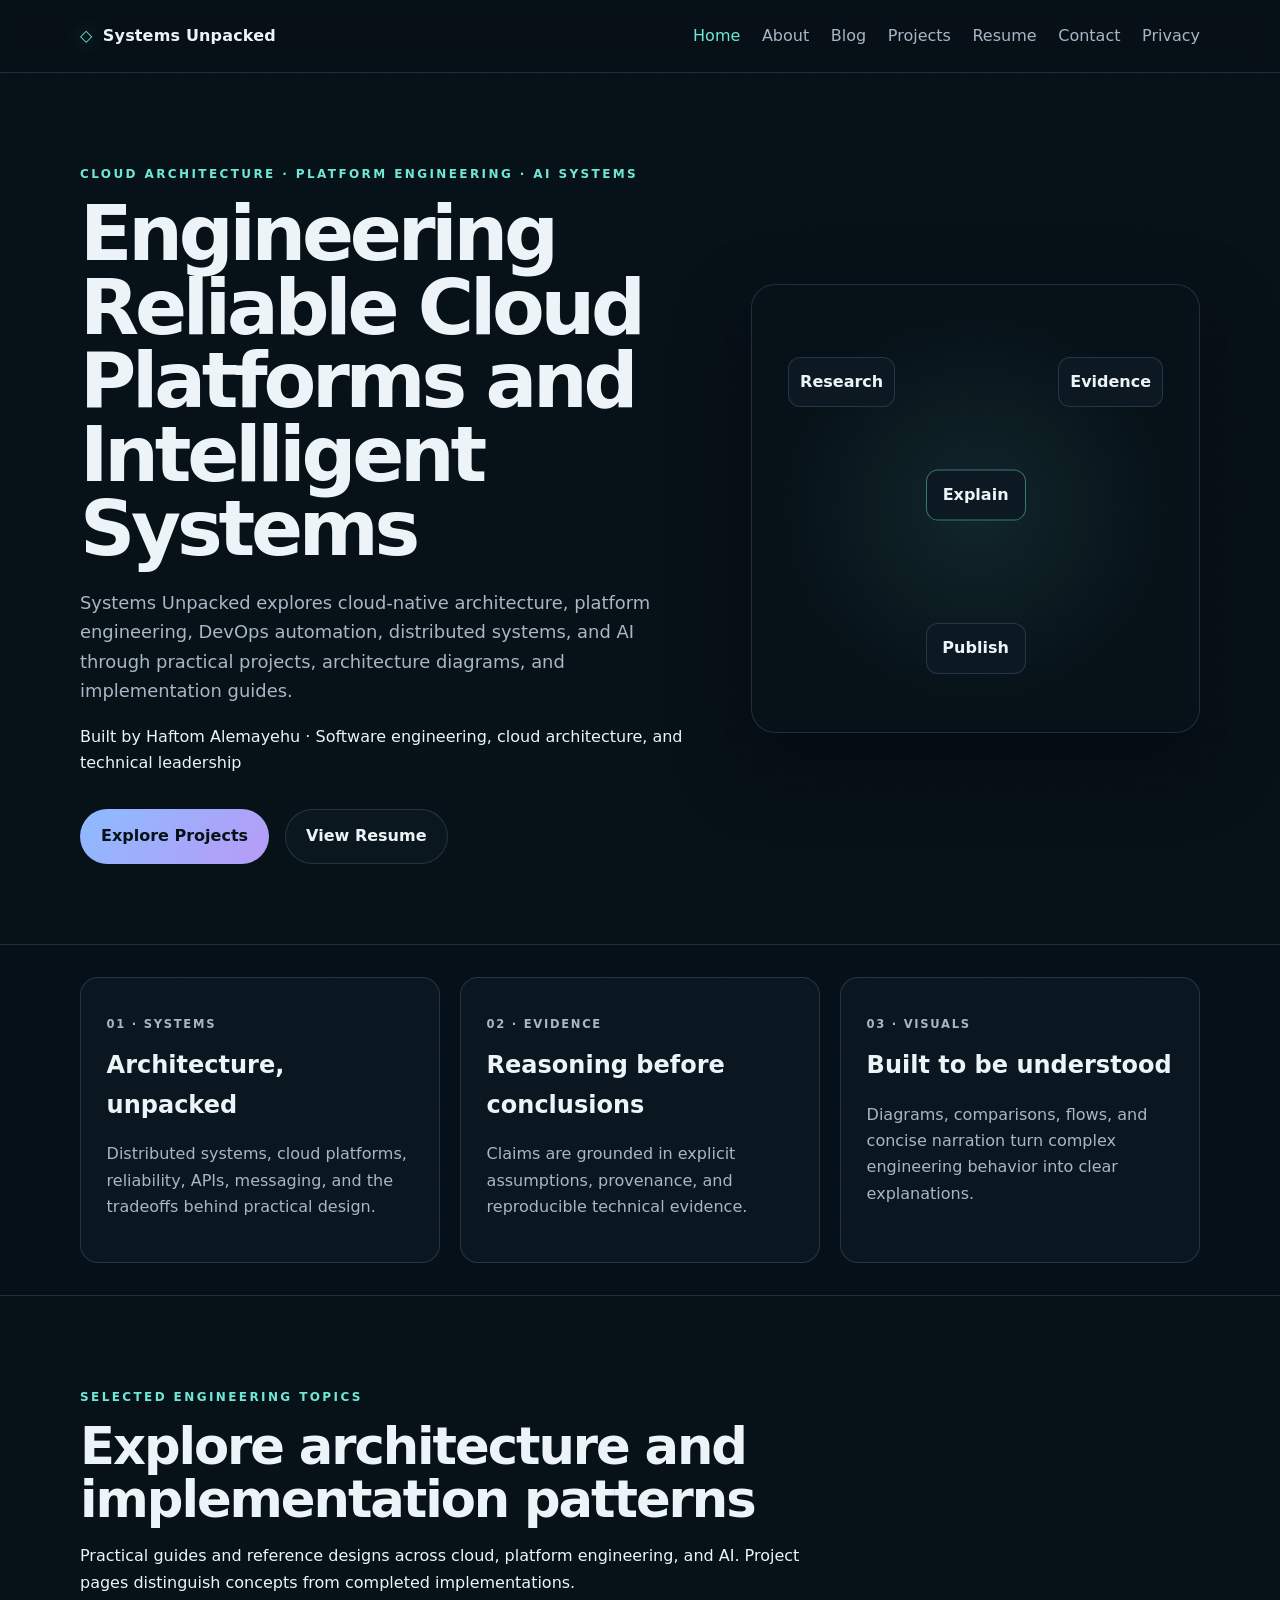
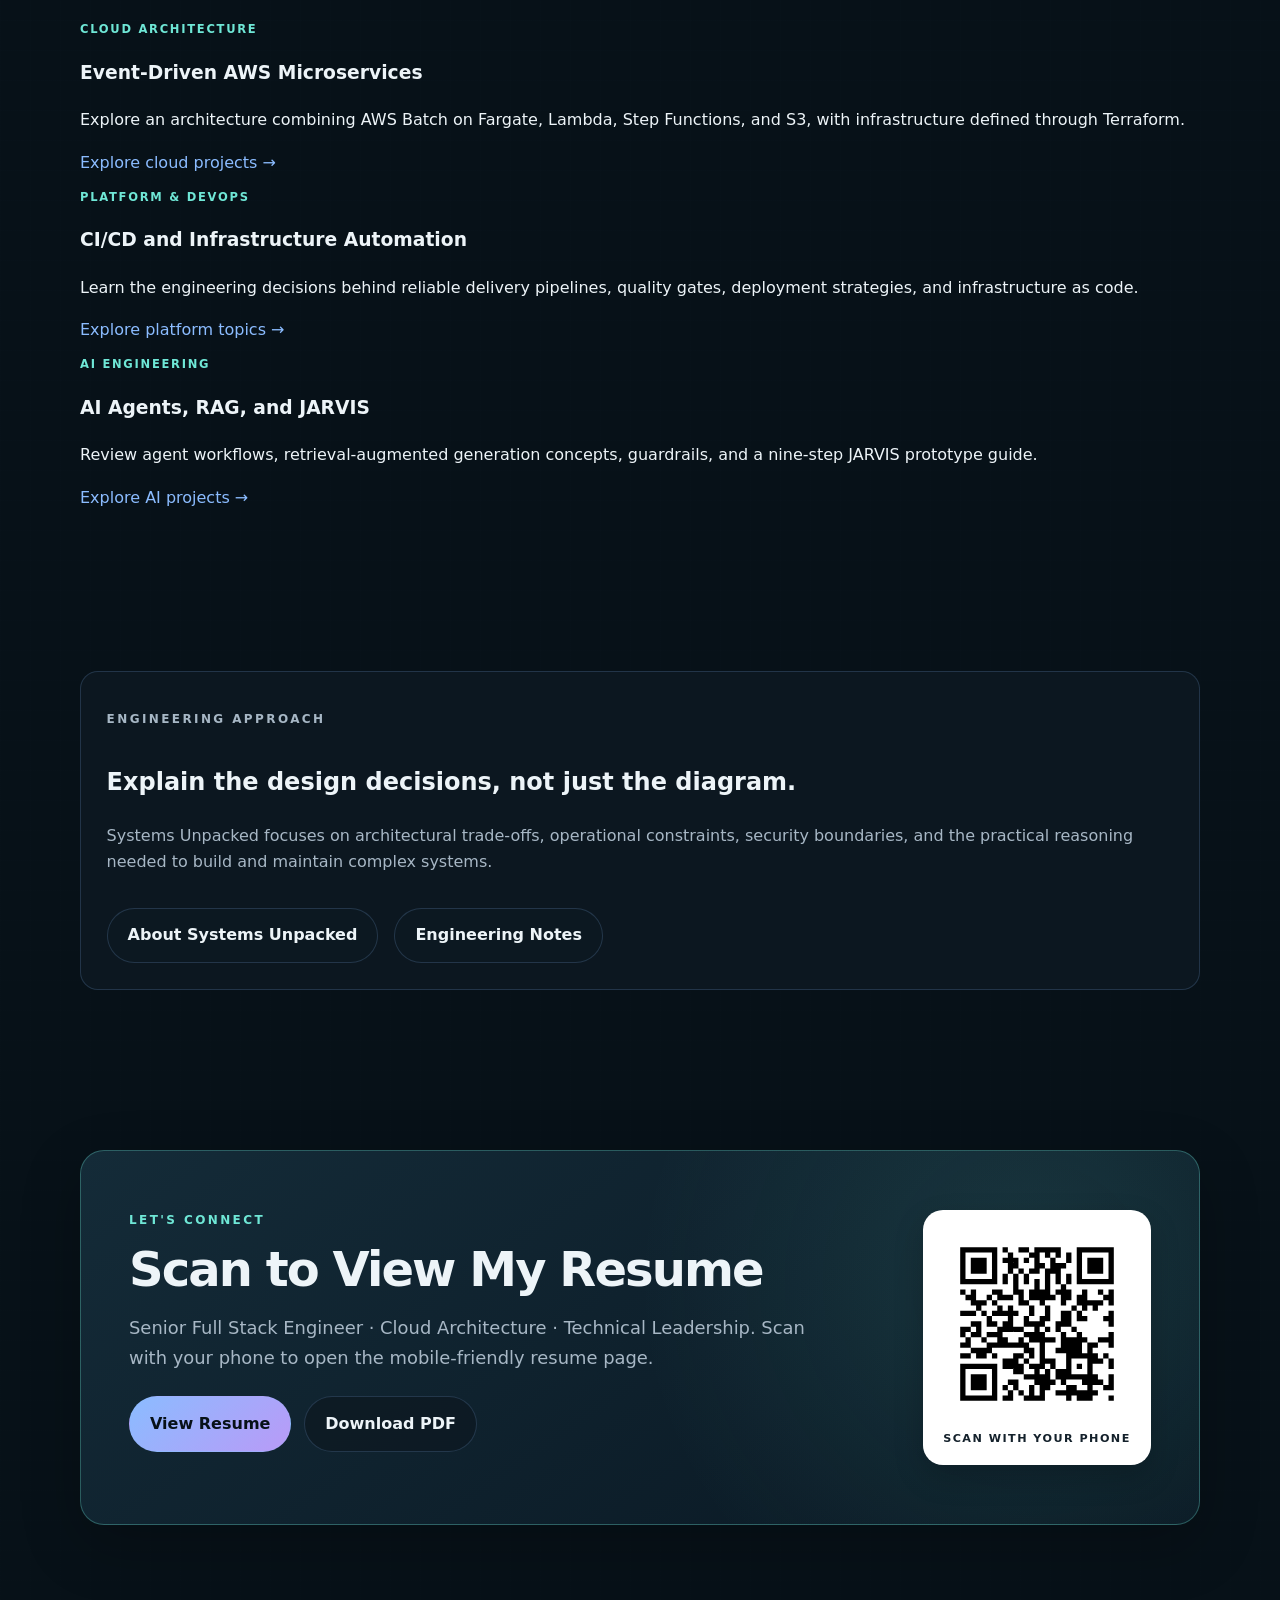
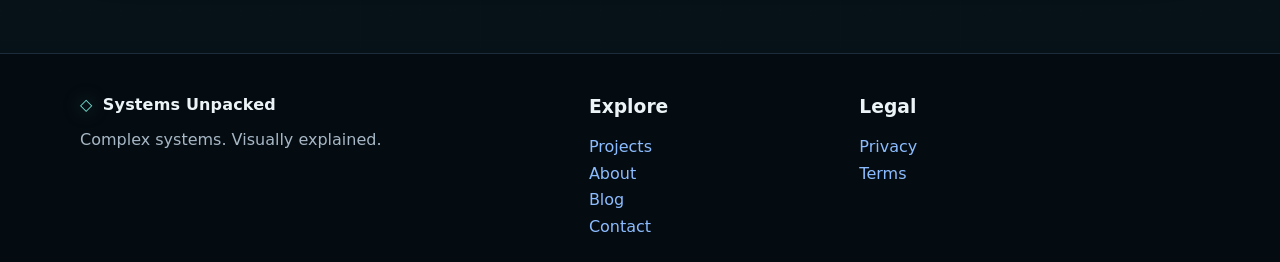
==== index.html @ d6ceffeb "Reposition homepage around cloud platform and AI engineering portfolio" ====
<!doctype html>
<html lang="en">
<head>
  <meta charset="utf-8">
  <meta name="viewport" content="width=device-width,initial-scale=1">
  <meta name="description" content="Explore cloud architecture, platform engineering, DevOps automation, and AI systems through practical projects and engineering explanations.">
  <title>Cloud Architecture, Platform Engineering &amp; AI Systems | Systems Unpacked</title>
  <link rel="stylesheet" href="/assets/styles.css">
</head>
<body>
<header class="topbar"><nav class="nav container" aria-label="Main navigation"><a class="brand" href="/"><span class="brand-mark">◇</span> Systems Unpacked</a><div class="nav-links"><a href="/" class="active" aria-current="page">Home</a><a href="/about/">About</a><a href="/blog/">Blog</a><a href="/projects/">Projects</a><a href="/resume/">Resume</a><a href="/contact/">Contact</a><a href="/privacy/">Privacy</a></div></nav></header>
<main>
<section class="container hero homepage-hero" aria-labelledby="homepage-heading">
  <div><p class="eyebrow">CLOUD ARCHITECTURE · PLATFORM ENGINEERING · AI SYSTEMS</p>
    <h1 id="homepage-heading">Engineering Reliable Cloud Platforms and Intelligent Systems</h1>
    <p class="lede">Systems Unpacked explores cloud-native architecture, platform engineering, DevOps automation, distributed systems, and AI through practical projects, architecture diagrams, and implementation guides.</p>
    <p class="homepage-byline">Built by Haftom Alemayehu · Software engineering, cloud architecture, and technical leadership</p>
    <div class="hero-actions"><a class="button button-primary" href="/projects/">Explore Projects</a><a class="button button-secondary" href="/resume/">View Resume</a></div>
  </div>
  <div class="diagram" role="img" aria-label="Systems Unpacked workflow: research, evidence, explanation, and publishing"><div class="node node-a">Research</div><div class="node node-b">Evidence</div><div class="node node-c">Explain</div><div class="node node-d">Publish</div></div>
</section>
<section class="feature-band" id="what-we-cover"><div class="container feature-grid">
  <article class="feature-card"><p class="feature-kicker">01 · SYSTEMS</p><h2>Architecture, unpacked</h2><p>Distributed systems, cloud platforms, reliability, APIs, messaging, and the tradeoffs behind practical design.</p></article>
  <article class="feature-card"><p class="feature-kicker">02 · EVIDENCE</p><h2>Reasoning before conclusions</h2><p>Claims are grounded in explicit assumptions, provenance, and reproducible technical evidence.</p></article>
  <article class="feature-card"><p class="feature-kicker">03 · VISUALS</p><h2>Built to be understood</h2><p>Diagrams, comparisons, flows, and concise narration turn complex engineering behavior into clear explanations.</p></article>
</div></section>

<section class="section container" id="featured-work" aria-labelledby="featured-work-heading">
  <div class="section-header"><p class="eyebrow">SELECTED ENGINEERING TOPICS</p><h2 id="featured-work-heading">Explore architecture and implementation patterns</h2><p>Practical guides and reference designs across cloud, platform engineering, and AI. Project pages distinguish concepts from completed implementations.</p></div>
  <div class="projects-grid">
    <article class="project-card"><p class="feature-kicker">CLOUD ARCHITECTURE</p><h3>Event-Driven AWS Microservices</h3><p>Explore an architecture combining AWS Batch on Fargate, Lambda, Step Functions, and S3, with infrastructure defined through Terraform.</p><a href="/projects/">Explore cloud projects →</a></article>
    <article class="project-card"><p class="feature-kicker">PLATFORM &amp; DEVOPS</p><h3>CI/CD and Infrastructure Automation</h3><p>Learn the engineering decisions behind reliable delivery pipelines, quality gates, deployment strategies, and infrastructure as code.</p><a href="/projects/">Explore platform topics →</a></article>
    <article class="project-card"><p class="feature-kicker">AI ENGINEERING</p><h3>AI Agents, RAG, and JARVIS</h3><p>Review agent workflows, retrieval-augmented generation concepts, guardrails, and a nine-step JARVIS prototype guide.</p><a href="/projects/">Explore AI projects →</a></article>
  </div>
</section>
<section class="section container" aria-labelledby="approach-heading"><div class="content-panel"><p class="eyebrow">ENGINEERING APPROACH</p><h2 id="approach-heading">Explain the design decisions, not just the diagram.</h2><p>Systems Unpacked focuses on architectural trade-offs, operational constraints, security boundaries, and the practical reasoning needed to build and maintain complex systems.</p><div class="hero-actions"><a class="button button-secondary" href="/about/">About Systems Unpacked</a><a class="button button-secondary" href="/blog/">Engineering Notes</a></div></div></section>
<section class="section container" id="resume"><div class="resume-feature"><div><p class="eyebrow">LET'S CONNECT</p><h2>Scan to View My Resume</h2><p class="lede">Senior Full Stack Engineer · Cloud Architecture · Technical Leadership. Scan with your phone to open the mobile-friendly resume page.</p><div class="resume-actions"><a class="button button-primary" href="/resume/">View Resume</a><a class="button button-secondary" href="/assets/resume/Haftom_Alemayehu_Resume.pdf" download="Haftom_Alemayehu_Resume.pdf">Download PDF</a></div></div><div class="resume-qr-wrap"><img src="/assets/resume/resume-qr.svg" width="196" height="196" alt="QR code linking to the public resume page" loading="lazy"><span>SCAN WITH YOUR PHONE</span></div></div></section>

</main>
<footer class="site-footer"><div class="container footer-grid"><div><a class="brand" href="/"><span class="brand-mark">◇</span> Systems Unpacked</a><p class="footer-copy">Complex systems. Visually explained.</p></div><div><h3>Explore</h3><ul><li><a href="/projects/">Projects</a></li><li><a href="/about/">About</a></li><li><a href="/blog/">Blog</a></li><li><a href="/contact/">Contact</a></li></ul></div><div><h3>Legal</h3><ul><li><a href="/privacy/">Privacy</a></li><li><a href="/terms/">Terms</a></li></ul></div></div></footer>
</body></html>
---- assets/styles.css ----
:root{--bg:#071118;--panel:#0d1922;--text:#edf4f8;--muted:#a7b7c5;--line:rgba(139,188,255,.18);--blue:#8bbcff;--mint:#6fe7d6;--violet:#b99af7}
*{box-sizing:border-box}html{scroll-behavior:smooth}body{margin:0;color:var(--text);font-family:Inter,ui-sans-serif,system-ui,-apple-system,BlinkMacSystemFont,"Segoe UI",sans-serif;line-height:1.65;background:linear-gradient(rgba(7,17,24,.88),rgba(7,17,24,.97)),linear-gradient(90deg,rgba(139,188,255,.07) 1px,transparent 1px),linear-gradient(rgba(139,188,255,.07) 1px,transparent 1px),var(--bg);background-size:auto,30px 30px,30px 30px,auto}
a{color:var(--blue);text-decoration:none}a:hover{color:var(--mint)}.container{width:min(1120px,calc(100% - 2rem));margin:auto}.topbar{position:sticky;top:0;z-index:10;background:rgba(7,17,24,.86);backdrop-filter:blur(12px);border-bottom:1px solid var(--line)}.nav{min-height:72px;display:flex;align-items:center;justify-content:space-between;gap:1rem}.brand{display:flex;align-items:center;gap:.65rem;color:var(--text);font-weight:800;letter-spacing:.01em}.brand-mark{color:var(--mint);text-shadow:0 0 18px rgba(111,231,214,.55)}.nav-links{display:flex;gap:1.35rem}.nav-links a{color:var(--muted)}.nav-links a.active,.nav-links a:hover{color:var(--text)}
.hero{min-height:680px;padding:5rem 0;display:grid;grid-template-columns:1.15fr .85fr;gap:4rem;align-items:center}.eyebrow{color:var(--mint);font-size:.75rem;letter-spacing:.2em;font-weight:800}.hero h1{font-size:clamp(3rem,6vw,5.4rem);line-height:.96;letter-spacing:-.055em;margin:.6rem 0 1.4rem}.hero h1 span{color:var(--blue)}.lede{font-size:1.12rem;color:var(--muted);max-width:680px}.centered{margin-left:auto;margin-right:auto}.hero-actions{display:flex;gap:1rem;flex-wrap:wrap;margin-top:2rem}.button{padding:.85rem 1.25rem;border:1px solid var(--line);border-radius:999px;font-weight:800}.button-primary{background:linear-gradient(135deg,var(--blue),var(--violet));color:#071118}.button-secondary{background:rgba(13,25,34,.8);color:var(--text)}
.diagram{position:relative;aspect-ratio:1;border:1px solid var(--line);border-radius:24px;background:radial-gradient(circle,rgba(111,231,214,.1),transparent 65%);box-shadow:0 30px 80px rgba(0,0,0,.35)}.node{position:absolute;min-width:100px;padding:.7rem;border:1px solid var(--line);border-radius:12px;background:#0d1922;text-align:center;font-weight:700}.node-a{top:16%;left:8%}.node-b{top:16%;right:8%}.node-c{top:47%;left:50%;transform:translate(-50%,-50%);border-color:rgba(111,231,214,.45)}.node-d{bottom:13%;left:50%;transform:translateX(-50%)}.line{position:absolute;background:var(--mint);opacity:.5}.line-1{height:1px;width:28%;left:25%;top:30%;transform:rotate(28deg)}.line-2{height:1px;width:28%;right:25%;top:30%;transform:rotate(-28deg)}.line-3{width:1px;height:20%;left:50%;top:31%}.line-4{width:1px;height:20%;left:50%;bottom:25%}
.feature-band{border-block:1px solid var(--line);background:rgba(7,17,24,.5)}.feature-grid{display:grid;grid-template-columns:repeat(3,1fr);gap:1.25rem;padding:2rem 0}.feature-card,.content-panel{border:1px solid var(--line);background:rgba(13,25,34,.86);border-radius:18px;padding:1.6rem}.feature-kicker{color:var(--mint);font-size:.72rem;letter-spacing:.15em;font-weight:800}.feature-card h2{margin:.4rem 0}.feature-card p,.content-panel p,.content-panel li{color:var(--muted)}.section{padding:5rem 0}.section-header{max-width:760px;margin-bottom:1.5rem}.section-header h2,.page-header h1{font-size:clamp(2.3rem,4vw,3.7rem);line-height:1.05;letter-spacing:-.04em;margin:.5rem 0}.page-header{text-align:center;padding:4.5rem 0 1rem}.legal{max-width:860px}.content-panel h2{margin-top:2.1rem}.content-panel h2:first-child{margin-top:0}.content-panel strong{color:var(--text)}
.site-footer{border-top:1px solid var(--line);background:rgba(5,12,17,.92);margin-top:3rem}.footer-grid{display:grid;grid-template-columns:1.4fr .7fr 1fr;gap:2rem;padding:2.4rem 0 1.4rem}.site-footer h3{margin:0 0 .7rem}.site-footer ul{list-style:none;padding:0;margin:0}.footer-copy{color:var(--muted);margin:.5rem 0}.footer-bottom{border-top:1px solid var(--line);padding:1rem 0 2rem;color:var(--muted);text-align:center}
@media(max-width:800px){.hero,.feature-grid,.footer-grid{grid-template-columns:1fr}.hero{min-height:auto;gap:2rem}.diagram{max-width:440px;width:100%;margin:auto}.nav{flex-direction:column;padding:.8rem 0}.nav-links{flex-wrap:wrap;justify-content:center}.footer-grid{gap:1rem}}@media(max-width:520px){.hero h1{font-size:3rem}.button{width:100%;text-align:center}.node{min-width:84px;font-size:.85rem}}@media(prefers-reduced-motion:reduce){*{scroll-behavior:auto!important;transition:none!important}}

/* Shared Projects topic navigation */
.project-tabs{display:flex;gap:.75rem;overflow-x:auto;padding:.25rem .1rem 1rem;scrollbar-width:thin}
.project-tabs button{flex:1 0 220px;min-height:64px;border:1px solid var(--line);border-radius:14px;background:var(--panel);color:var(--muted);padding:.85rem 1rem;text-align:center;font:inherit;font-weight:700;line-height:1.35;cursor:pointer;transition:border-color .15s,background .15s,color .15s}
.project-tabs button:hover,.project-tabs button:focus-visible{border-color:var(--mint);color:var(--text)}
.project-tabs button[aria-selected="true"]{border-color:var(--mint);background:rgba(111,231,214,.12);color:var(--text)}
.project-tabs button:focus-visible{outline:2px solid var(--blue);outline-offset:2px}
.project-frame{border:1px solid var(--line);border-radius:20px;background:rgba(13,25,34,.65);padding:clamp(1rem,3vw,2rem);min-height:340px}
.project-frame [hidden]{display:none!important}
.project-frame h2{margin:0 0 1.5rem;font-size:clamp(1.5rem,3vw,2.25rem)}
.project-frame .posts-grid{display:grid;grid-template-columns:repeat(auto-fit,minmax(min(100%,280px),1fr));gap:1rem;margin-top:1.5rem}
.project-frame .post-card,.project-detail{border:1px solid var(--line);border-radius:16px;background:rgba(7,17,24,.7);padding:1.5rem}
.project-frame .post-card h3{margin-top:0}
.project-frame .post-card p,.project-detail p,.project-detail li{color:var(--muted)}
.project-detail li{margin-bottom:.7rem}
.project-detail strong{color:var(--text)}
@media(max-width:600px){.project-tabs button{flex-basis:80%;min-height:60px}.project-frame{padding:1rem}}


/* Projects editorial redesign */
.page-header:has(.project-heading-accent){padding:4.5rem 0 1.4rem}
.project-heading-accent{background:linear-gradient(110deg,var(--mint),var(--blue) 60%,var(--violet));background-clip:text;-webkit-background-clip:text;color:transparent}
.project-header-description{color:var(--muted);max-width:640px;margin:1rem auto 0;font-size:1.05rem}
.page-header:has(.project-heading-accent)+.section{padding-top:1.8rem}
.project-tabs{gap:1rem;padding:.5rem .2rem 1.5rem;align-items:stretch}
.project-tabs button{position:relative;isolation:isolate;display:flex;flex-direction:column;align-items:flex-start;text-align:left;gap:.55rem;min-height:185px;flex:1 0 260px;padding:1.35rem 1.45rem 1.4rem;border-radius:20px;overflow:hidden;background:linear-gradient(145deg,rgba(23,39,54,.95),rgba(10,21,31,.98));border:1px solid rgba(139,188,255,.22);box-shadow:0 12px 34px rgba(0,0,0,.15);transition:transform .2s ease,border-color .2s ease,box-shadow .2s ease}
.project-tabs button::before{content:"";position:absolute;inset:0 0 auto;height:3px;background:linear-gradient(90deg,var(--mint),var(--blue),var(--violet));opacity:0;transition:opacity .2s}
.project-tabs button:hover{transform:translateY(-4px);box-shadow:0 20px 45px rgba(0,0,0,.27)}
.project-tabs button[aria-selected="true"]{background:linear-gradient(140deg,rgba(30,62,74,.98),rgba(13,28,42,.98));border-color:rgba(111,231,214,.7);box-shadow:0 12px 40px rgba(111,231,214,.10)}
.project-tabs button[aria-selected="true"]::before{opacity:1}
.project-tab-top{display:flex;align-items:center;justify-content:space-between;width:100%}
.project-tab-icon{width:42px;height:42px;display:grid;place-items:center;border:1px solid rgba(139,188,255,.27);border-radius:12px;color:var(--mint);font-size:1.5rem;background:rgba(139,188,255,.07)}
.project-tab-number{font-size:.72rem;color:var(--muted);letter-spacing:.13em;font-weight:700}
.project-tab-title{font-size:1.15rem;line-height:1.25;font-weight:800;letter-spacing:-.015em;color:var(--text)}
.project-tab-description{font-size:.83rem;line-height:1.5;color:var(--muted);font-weight:400;padding-right:1.2rem}
.project-tab-arrow{position:absolute;right:1.3rem;bottom:1rem;font-size:1.1rem;color:var(--mint)}
.project-frame{position:relative;border-color:rgba(139,188,255,.25);border-radius:24px;background:linear-gradient(160deg,rgba(15,29,42,.95),rgba(8,19,28,.95));box-shadow:0 22px 60px rgba(0,0,0,.18)}
.project-frame .post-card{transition:border-color .2s,transform .2s;background:linear-gradient(160deg,rgba(21,38,52,.9),rgba(8,19,28,.95))}
.project-frame .post-card:hover{border-color:rgba(111,231,214,.55);transform:translateY(-3px)}
.project-frame .post-card a{font-weight:700}
.project-detail{max-width:900px;margin:0 auto}
.project-detail ol{padding-left:1.5rem}
.project-detail li{padding-left:.3rem;margin-bottom:1rem}
@media(max-width:600px){.project-tabs button{flex-basis:84%;min-height:175px}.project-header-description{font-size:.95rem}.project-frame{border-radius:18px}.project-tabs{gap:.75rem}}


/* Public resume feature */
.resume-feature{display:grid;grid-template-columns:1.4fr auto;gap:2.5rem;align-items:center;padding:clamp(1.5rem,4vw,3rem);border:1px solid rgba(111,231,214,.3);border-radius:24px;background:radial-gradient(circle at 85% 35%,rgba(111,231,214,.12),transparent 40%),linear-gradient(145deg,#142b38,#091722);box-shadow:0 20px 60px rgba(0,0,0,.22)}
.resume-feature h2,.resume-shell h1{font-size:clamp(2rem,4vw,3rem);line-height:1.1;letter-spacing:-.04em;margin:.5rem 0 1rem}
.resume-actions{display:flex;gap:.8rem;flex-wrap:wrap;margin:1.5rem 0}
.resume-qr-wrap{background:#fff;color:#14212b;border-radius:20px;padding:1rem;display:flex;flex-direction:column;align-items:center;gap:.5rem;box-shadow:0 12px 30px rgba(0,0,0,.2)}
.resume-qr-wrap img{display:block;width:196px;height:196px;max-width:100%;object-fit:contain}
.resume-qr-wrap span{font-size:.7rem;letter-spacing:.13em;font-weight:800}
.resume-shell{max-width:960px;margin:auto;padding:clamp(1.5rem,4vw,3rem);border:1px solid var(--line);border-radius:22px;background:rgba(13,25,34,.88)}
.resume-preview{width:100%;height:min(78vh,960px);border:1px solid var(--line);border-radius:12px;background:#fff}
.resume-shell [hidden]{display:none!important}
@media(max-width:700px){.resume-feature{grid-template-columns:1fr}.resume-qr-wrap{width:max-content;max-width:100%;margin:auto}.resume-actions .button{width:auto}}

/* Audit repairs */
.project-coming-soon{display:inline-block;color:var(--mint);font-size:.88rem;font-weight:700;padding:.5rem 0}
.contact-panel{max-width:760px;margin:auto}
.nav-links a[aria-current="page"]{color:var(--mint)}
.resume-qr-wrap img{background:#fff}
@media(max-width:520px){.resume-preview{height:65vh}.resume-actions{flex-direction:column;align-items:stretch}.resume-actions .button{text-align:center}}

/* CI/CD learning section */
.cicd-panel{padding:clamp(1.25rem,3vw,2.5rem)}
.cicd-panel #cicd-heading{margin:0;font-size:clamp(2rem,4vw,3rem);line-height:1.1}
.cicd-overview{display:grid;grid-template-columns:minmax(0,1.1fr) minmax(0,1fr);gap:2rem;align-items:start;margin-top:2rem}
.cicd-illustration{aspect-ratio:1280/902;border-radius:12px;background:#faf7ef url('/assets/images/devops-cloud.jpg') center/contain no-repeat;border:1px solid var(--line)}
.cicd-notes article+article{margin-top:1.4rem;padding-top:1.4rem;border-top:1px solid var(--line)}
.cicd-notes h3,.cicd-workflow h3{margin:0 0 .5rem;font-size:1.1rem;line-height:1.35}
.cicd-notes p{margin:0}
.cicd-definitions{margin:.75rem 0 0}
.cicd-definitions div+div{margin-top:.8rem}
.cicd-definitions dt{color:var(--mint);font-weight:700;font-size:.9rem}
.cicd-definitions dd{margin:.2rem 0 0;color:var(--muted)}
.cicd-workflow{margin-top:2rem;padding-top:1.5rem;border-top:1px solid var(--line)}
.cicd-workflow .cicd-flow{color:var(--mint);font-weight:700;line-height:1.8}
.cicd-workflow ol{padding-left:1.3rem;margin-bottom:0}
.cicd-workflow li+li{margin-top:.5rem}
@media(max-width:800px){.cicd-overview{grid-template-columns:1fr;gap:1.5rem}}
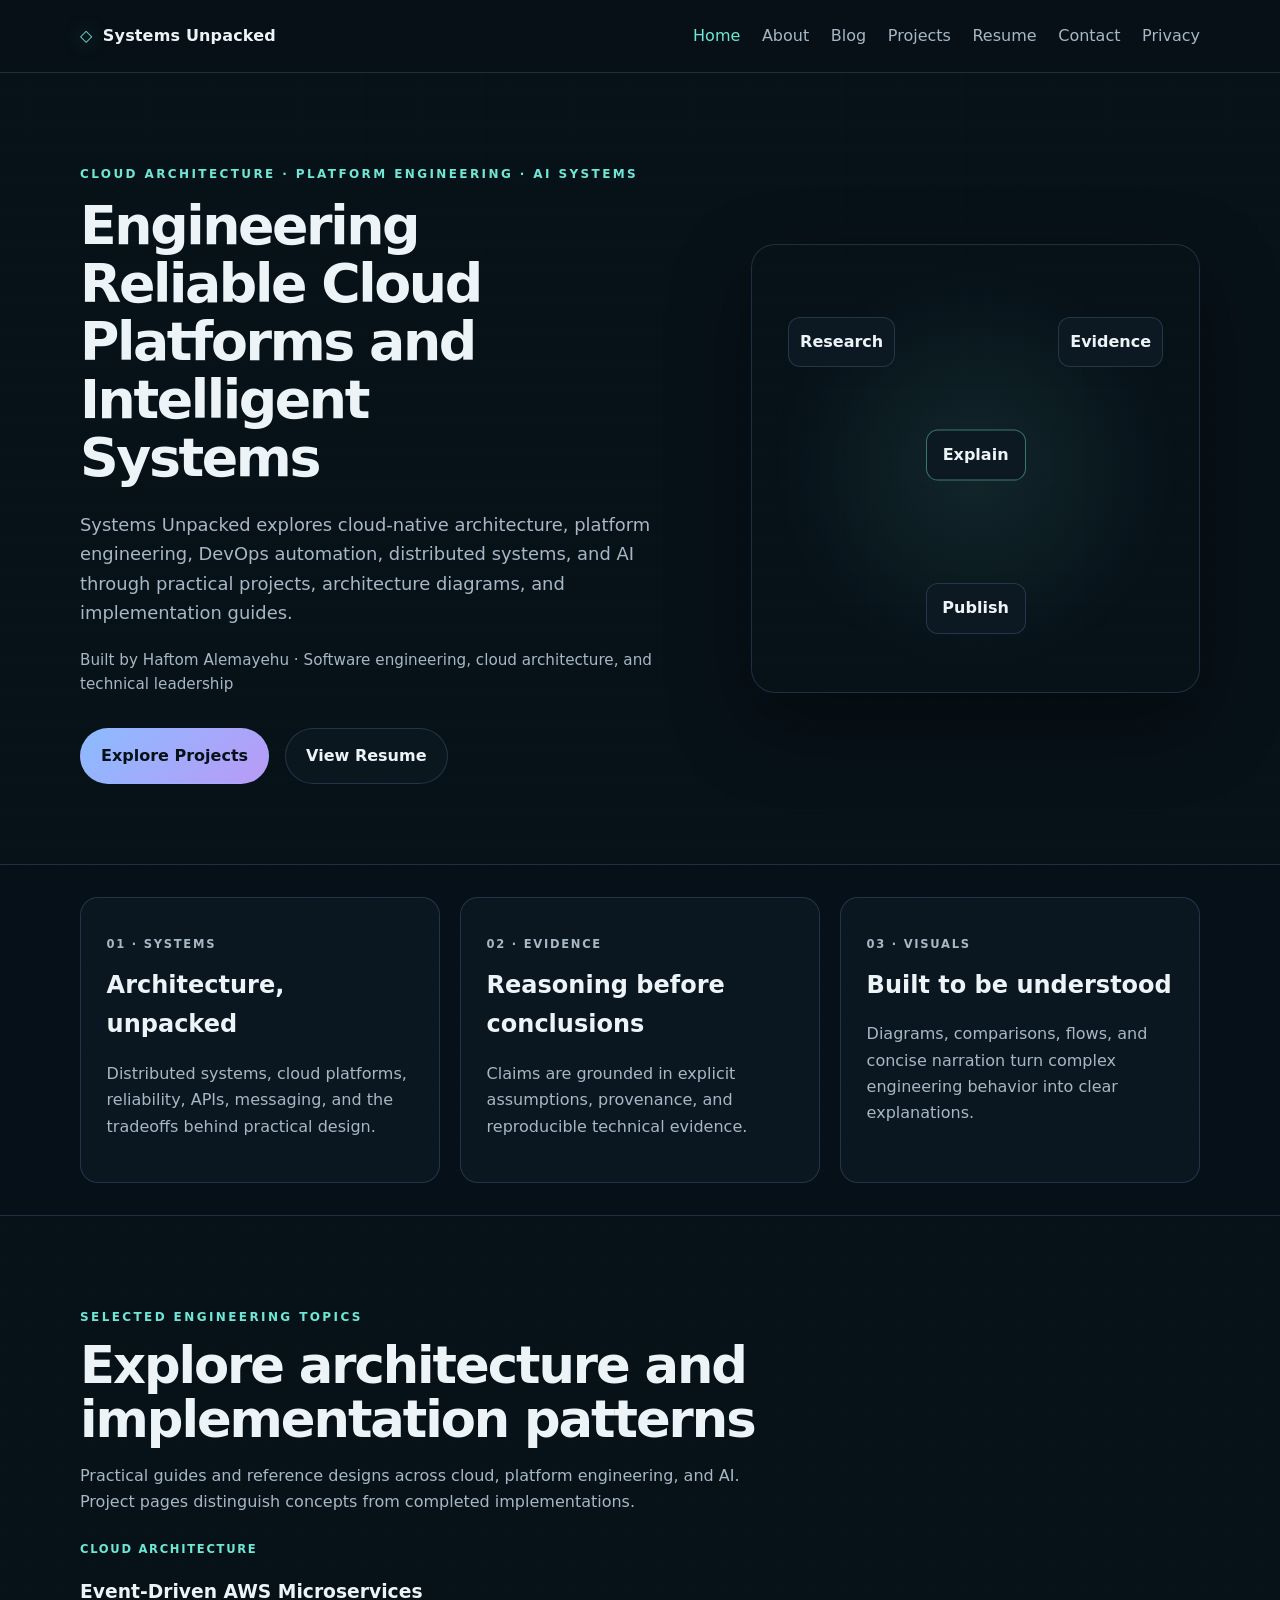
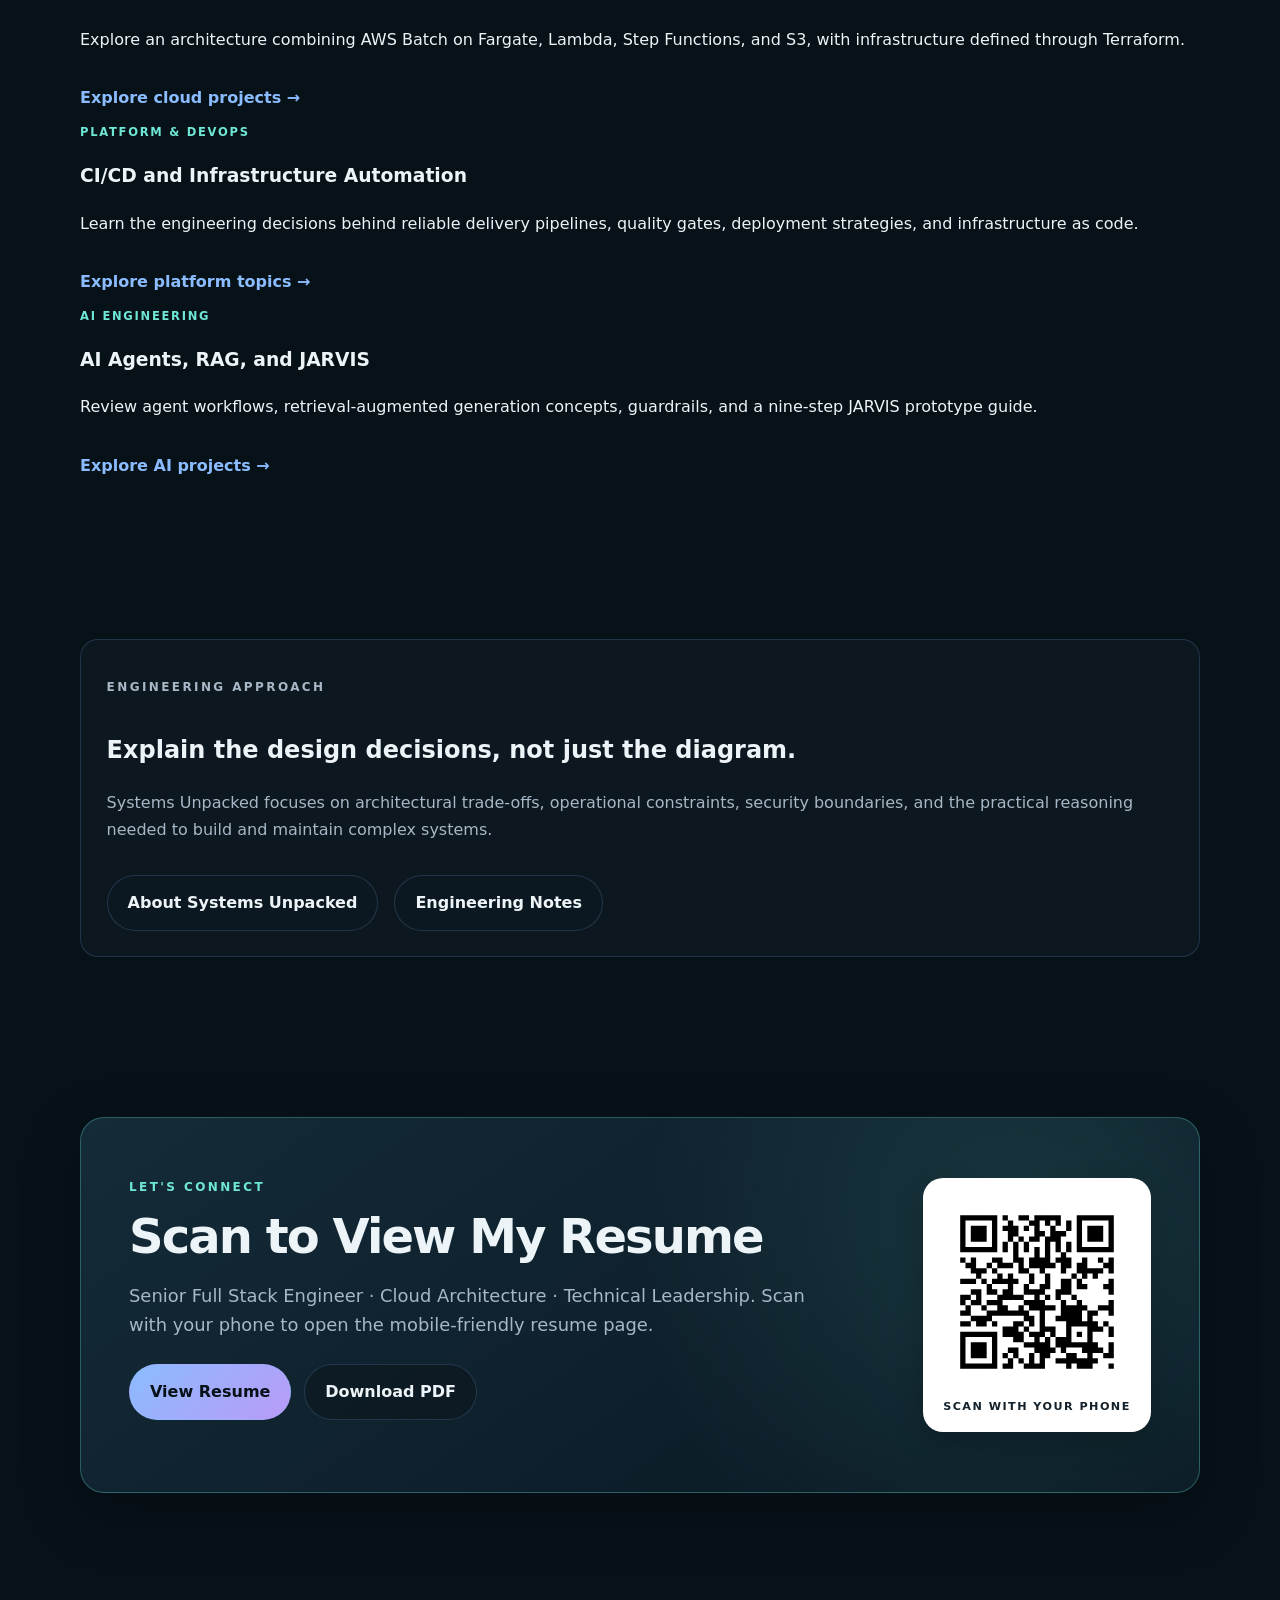
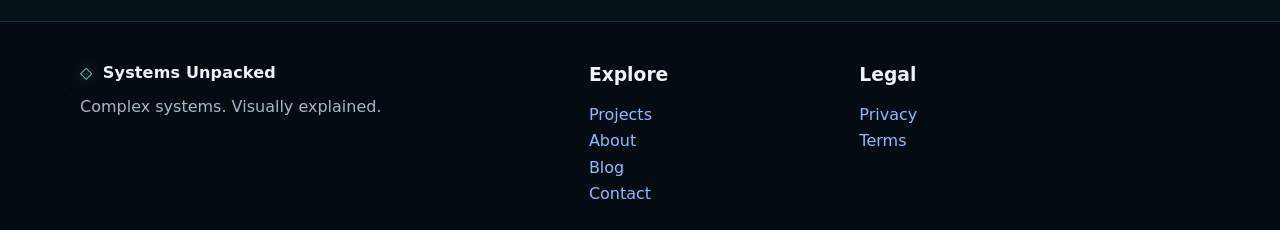
==== commit 4186f509: "Site cleanup: update index.html" ====
--- a/index.html
+++ b/index.html
@@ -4,7 +4,11 @@
   <meta charset="utf-8">
   <meta name="viewport" content="width=device-width,initial-scale=1">
   <meta name="description" content="Explore cloud architecture, platform engineering, DevOps automation, and AI systems through practical projects and engineering explanations.">
+  <meta property="og:title" content="Cloud Architecture, Platform Engineering &amp; AI Systems | Systems Unpacked">
+  <meta property="og:type" content="website">
+  <meta property="og:url" content="https://systems-unpacked.com/">
   <title>Cloud Architecture, Platform Engineering &amp; AI Systems | Systems Unpacked</title>
+  <link rel="canonical" href="https://systems-unpacked.com/">
   <link rel="stylesheet" href="/assets/styles.css">
 </head>
 <body>
--- a/assets/styles.css
+++ b/assets/styles.css
@@ -88,3 +88,11 @@
 .cicd-workflow ol{padding-left:1.3rem;margin-bottom:0}
 .cicd-workflow li+li{margin-top:.5rem}
 @media(max-width:800px){.cicd-overview{grid-template-columns:1fr;gap:1.5rem}}
+
+/* Portfolio-first homepage: scoped to avoid altering other pages */
+.homepage-hero h1{font-size:clamp(2.4rem,4.2vw,4.5rem);line-height:1.08;letter-spacing:-.045em;max-width:14ch;text-wrap:balance}
+.homepage-hero .lede{max-width:66ch}
+.homepage-byline{color:var(--muted);font-size:.95rem;line-height:1.6;margin:1.25rem 0 0}
+#featured-work .project-card a{display:inline-block;margin-top:1rem;font-weight:700}
+#featured-work .section-header p:last-child{max-width:68ch;color:var(--muted)}
+@media(max-width:760px){.homepage-hero h1{font-size:clamp(2.1rem,8vw,3.2rem);max-width:none}.homepage-hero{min-height:auto}}
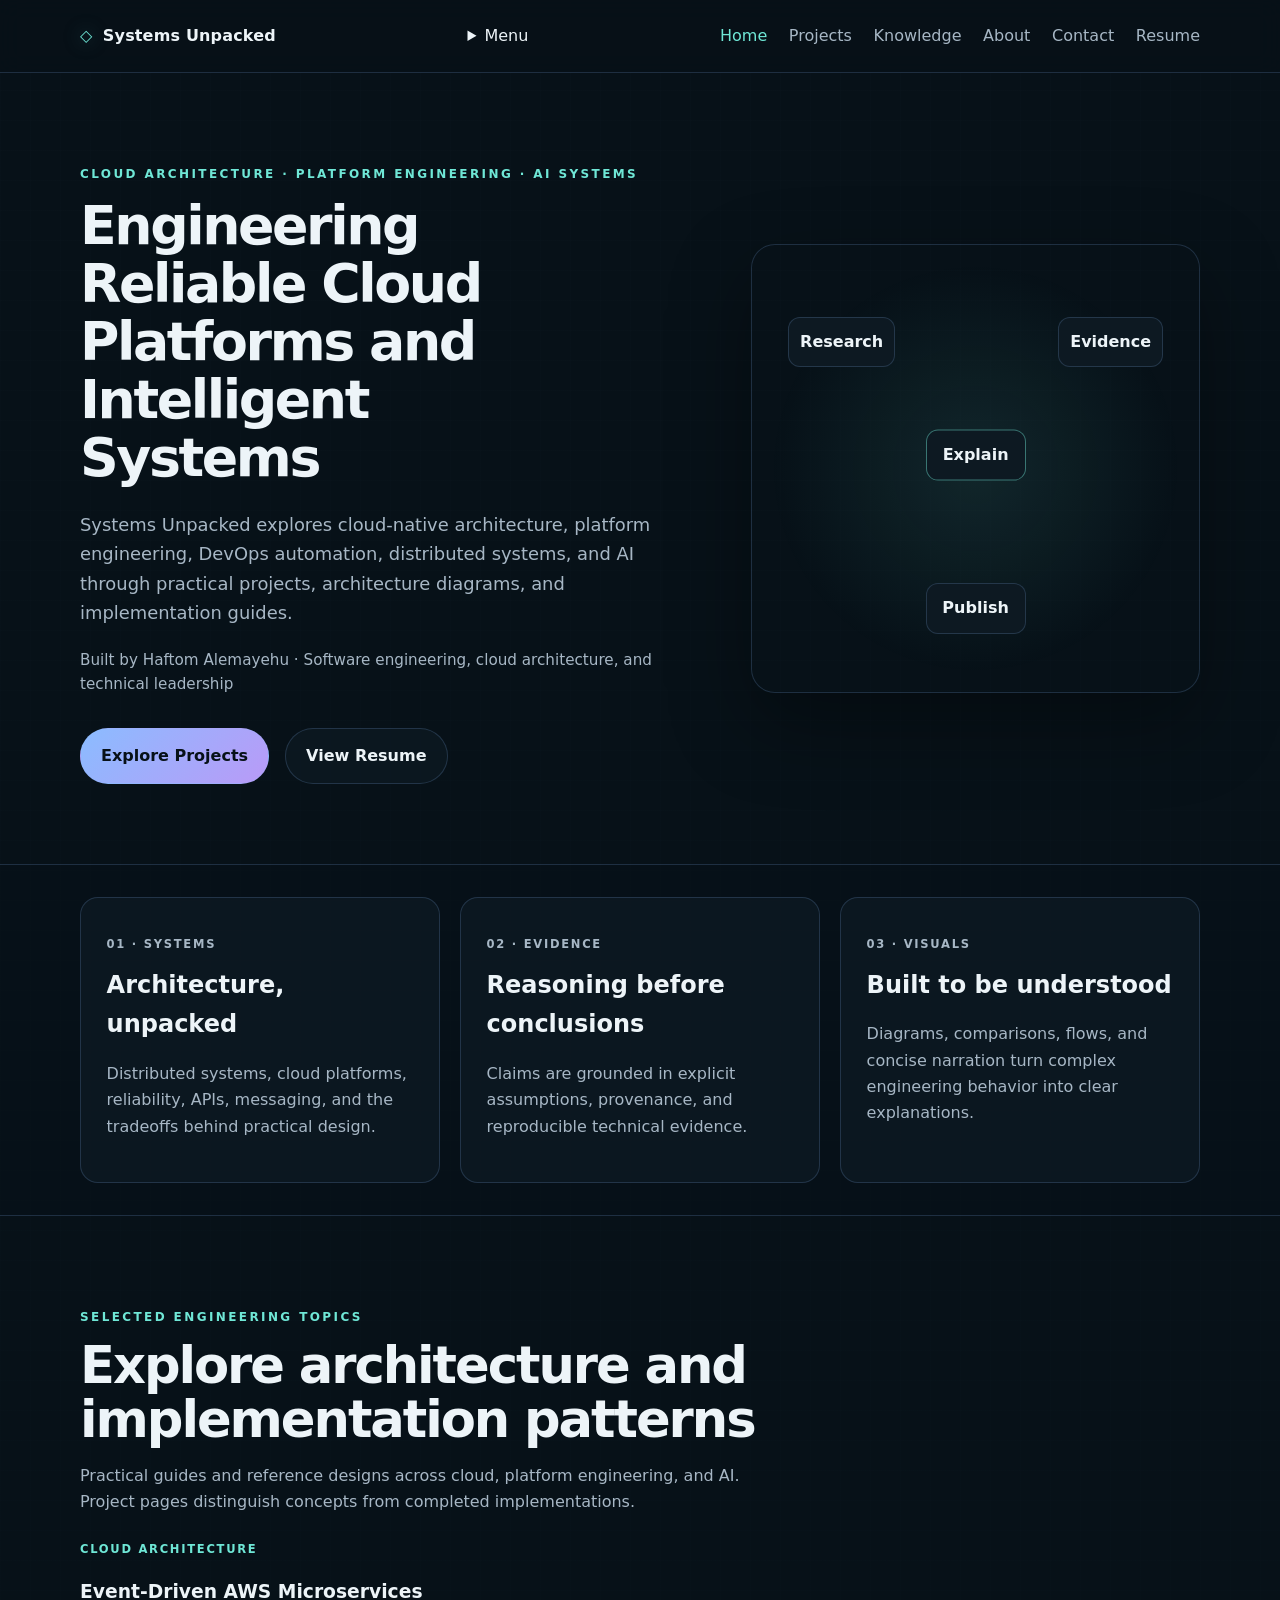
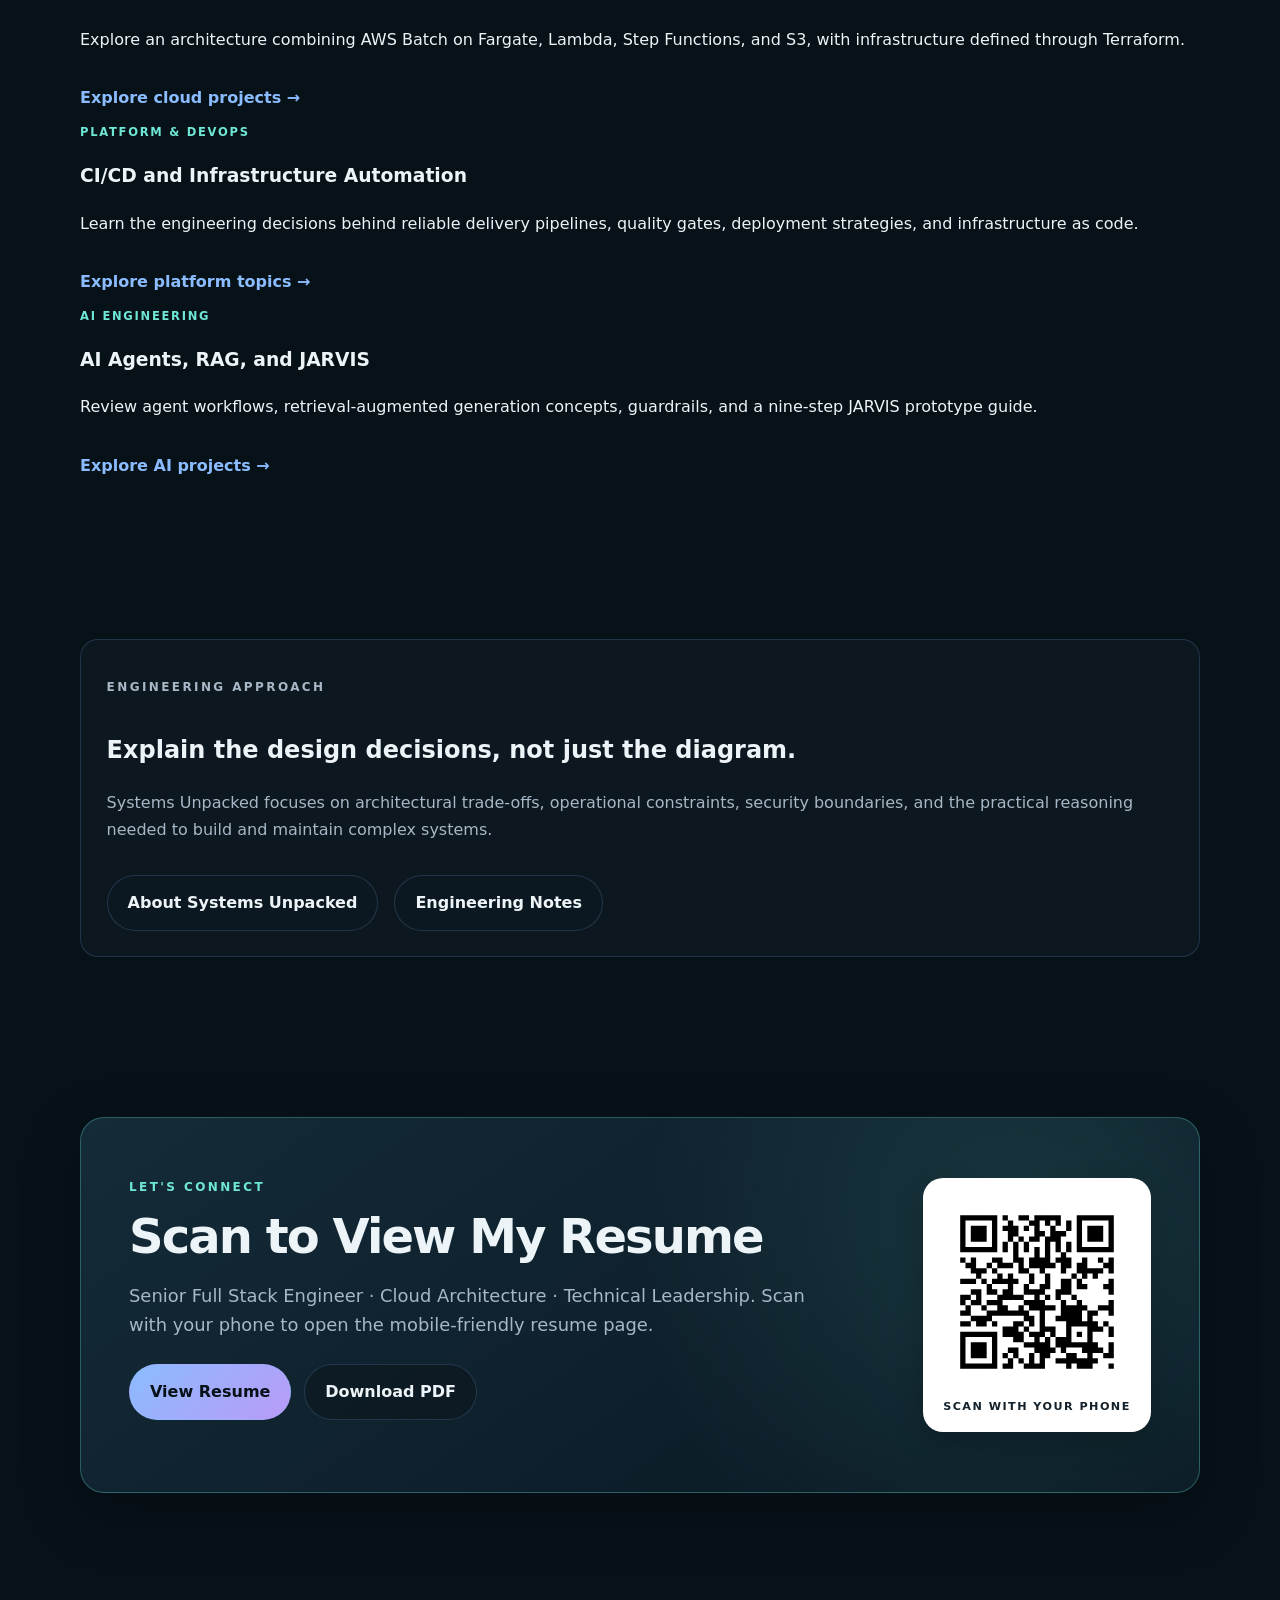
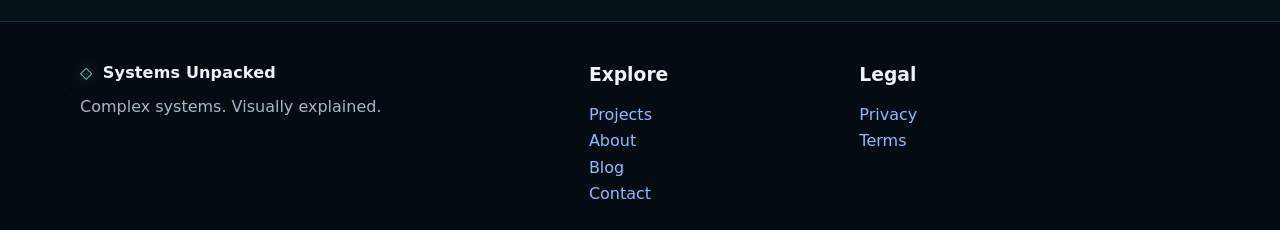
==== commit 89101e0d: "Standardize accessible site navigation on index.html" ====
--- a/index.html
+++ b/index.html
@@ -12,7 +12,7 @@
   <link rel="stylesheet" href="/assets/styles.css">
 </head>
 <body>
-<header class="topbar"><nav class="nav container" aria-label="Main navigation"><a class="brand" href="/"><span class="brand-mark">◇</span> Systems Unpacked</a><div class="nav-links"><a href="/" class="active" aria-current="page">Home</a><a href="/about/">About</a><a href="/blog/">Blog</a><a href="/projects/">Projects</a><a href="/resume/">Resume</a><a href="/contact/">Contact</a><a href="/privacy/">Privacy</a></div></nav></header>
+<header class="topbar"><nav class="nav container" aria-label="Main navigation"><a class="brand" href="/"><span class="brand-mark">◇</span> Systems Unpacked</a><details class="mobile-navigation"><summary aria-label="Toggle site navigation">Menu</summary><div class="mobile-nav-links"><a href="/" class="active" aria-current="page">Home</a><a href="/projects/">Projects</a><a href="/knowledge/">Knowledge</a><a href="/about/">About</a><a href="/contact/">Contact</a><a href="/resume/">Resume</a><a href="/blog/">Articles</a><a href="/references/">References</a></div></details><div class="nav-links"><a href="/" class="active" aria-current="page">Home</a><a href="/projects/">Projects</a><a href="/knowledge/">Knowledge</a><a href="/about/">About</a><a href="/contact/">Contact</a><a href="/resume/">Resume</a></div></nav></header>
 <main>
 <section class="container hero homepage-hero" aria-labelledby="homepage-heading">
   <div><p class="eyebrow">CLOUD ARCHITECTURE · PLATFORM ENGINEERING · AI SYSTEMS</p>
--- a/assets/styles.css
+++ b/assets/styles.css
@@ -75,7 +75,7 @@
 .cicd-panel{padding:clamp(1.25rem,3vw,2.5rem)}
 .cicd-panel #cicd-heading{margin:0;font-size:clamp(2rem,4vw,3rem);line-height:1.1}
 .cicd-overview{display:grid;grid-template-columns:minmax(0,1.1fr) minmax(0,1fr);gap:2rem;align-items:start;margin-top:2rem}
-.cicd-illustration{aspect-ratio:1280/902;border-radius:12px;background:#faf7ef url('/assets/images/devops-cloud.jpg') center/contain no-repeat;border:1px solid var(--line)}
+.cicd-figure{display:block;width:100%;min-width:0;align-self:start;border:1px solid var(--line);border-radius:12px;overflow:hidden;background:#fcf9f2}
 .cicd-notes article+article{margin-top:1.4rem;padding-top:1.4rem;border-top:1px solid var(--line)}
 .cicd-notes h3,.cicd-workflow h3{margin:0 0 .5rem;font-size:1.1rem;line-height:1.35}
 .cicd-notes p{margin:0}
@@ -96,3 +96,13 @@
 #featured-work .project-card a{display:inline-block;margin-top:1rem;font-weight:700}
 #featured-work .section-header p:last-child{max-width:68ch;color:var(--muted)}
 @media(max-width:760px){.homepage-hero h1{font-size:clamp(2.1rem,8vw,3.2rem);max-width:none}.homepage-hero{min-height:auto}}
+
+/* CI/CD SVG replacement: render the asset itself, not the previous background JPG */
+.cicd-figure .cicd-illustration{display:block;width:100%;height:auto;object-fit:contain;background:#fcf9f2}
+
+/* Engineering knowledge base */
+.knowledge-grid{display:grid;grid-template-columns:repeat(2,minmax(0,1fr));gap:1.25rem;margin-top:1.5rem}
+.knowledge-grid .content-panel{min-width:0;overflow-wrap:anywhere}
+.knowledge-grid pre{max-width:100%;overflow-x:auto;padding:1rem;border:1px solid var(--line);border-radius:10px;line-height:1.55;font-size:.83rem}
+.knowledge-grid code{overflow-wrap:anywhere}
+@media(max-width:800px){.knowledge-grid{grid-template-columns:1fr}}
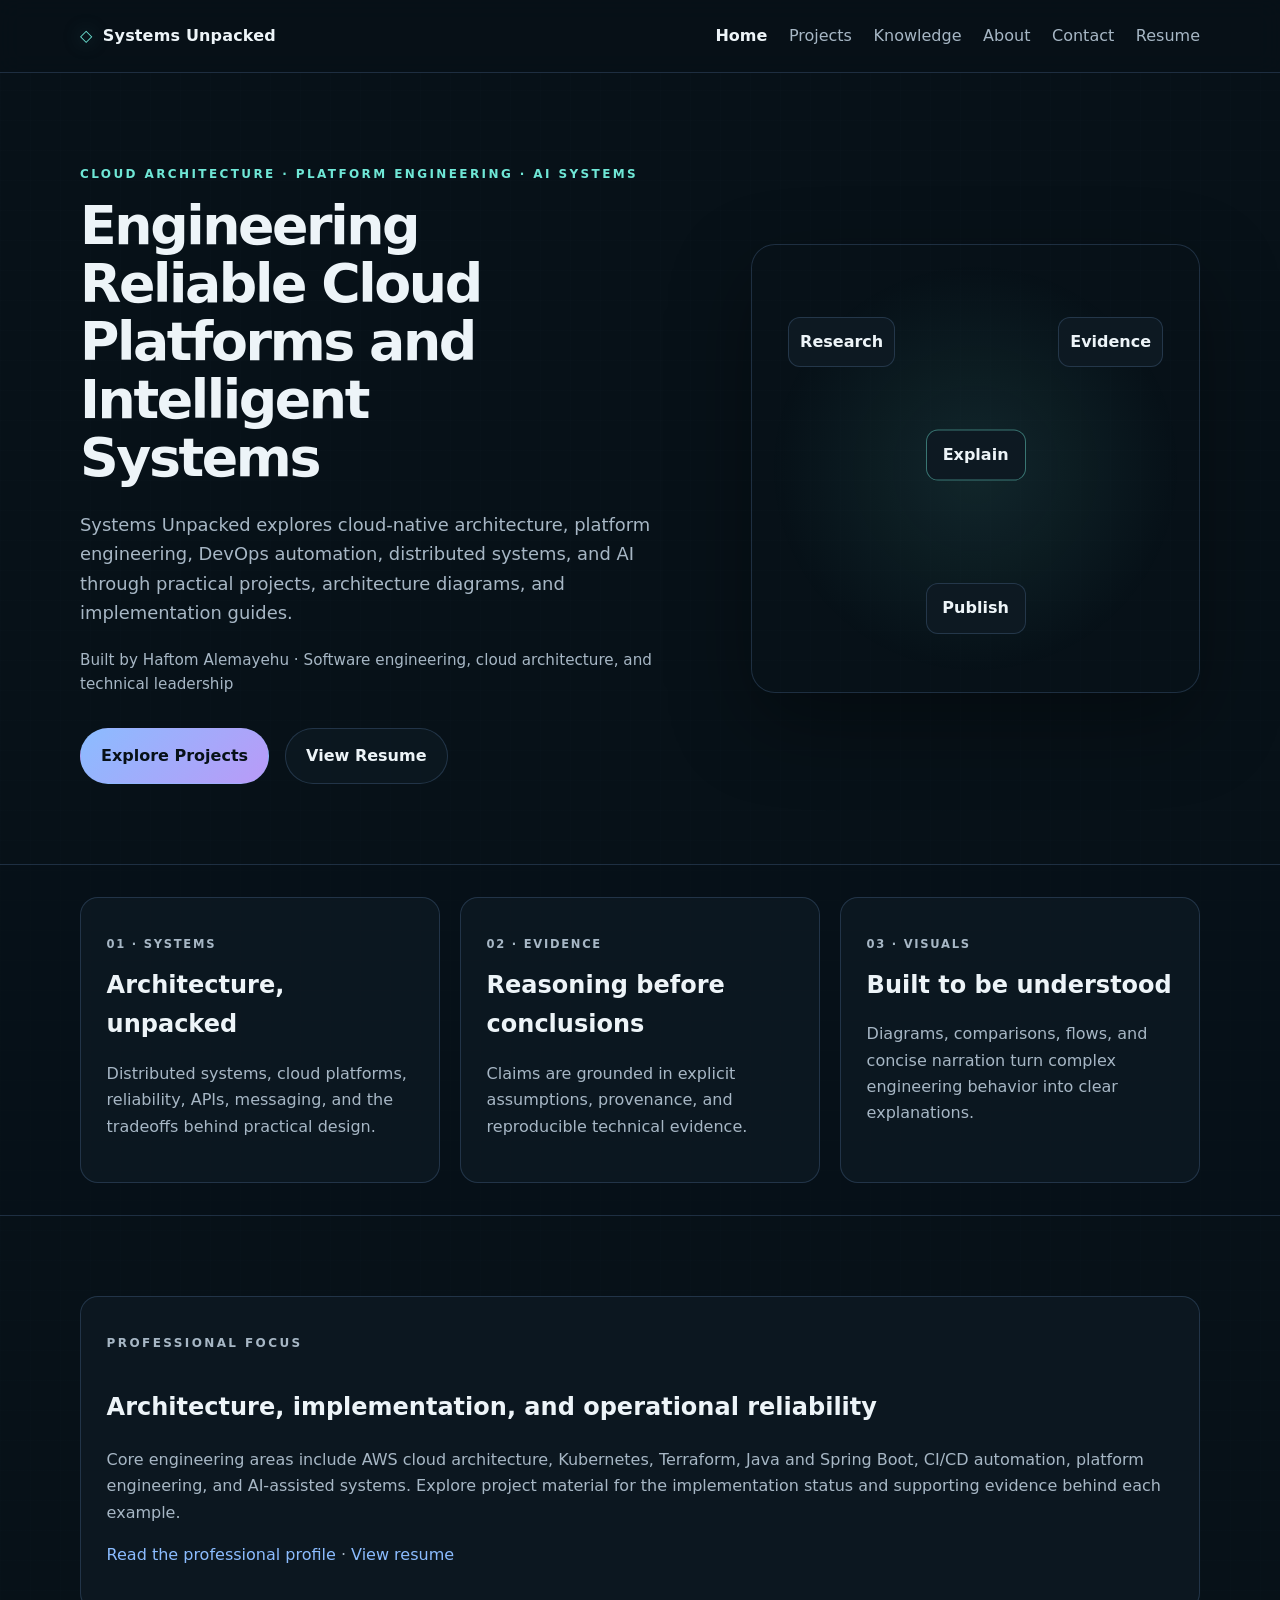
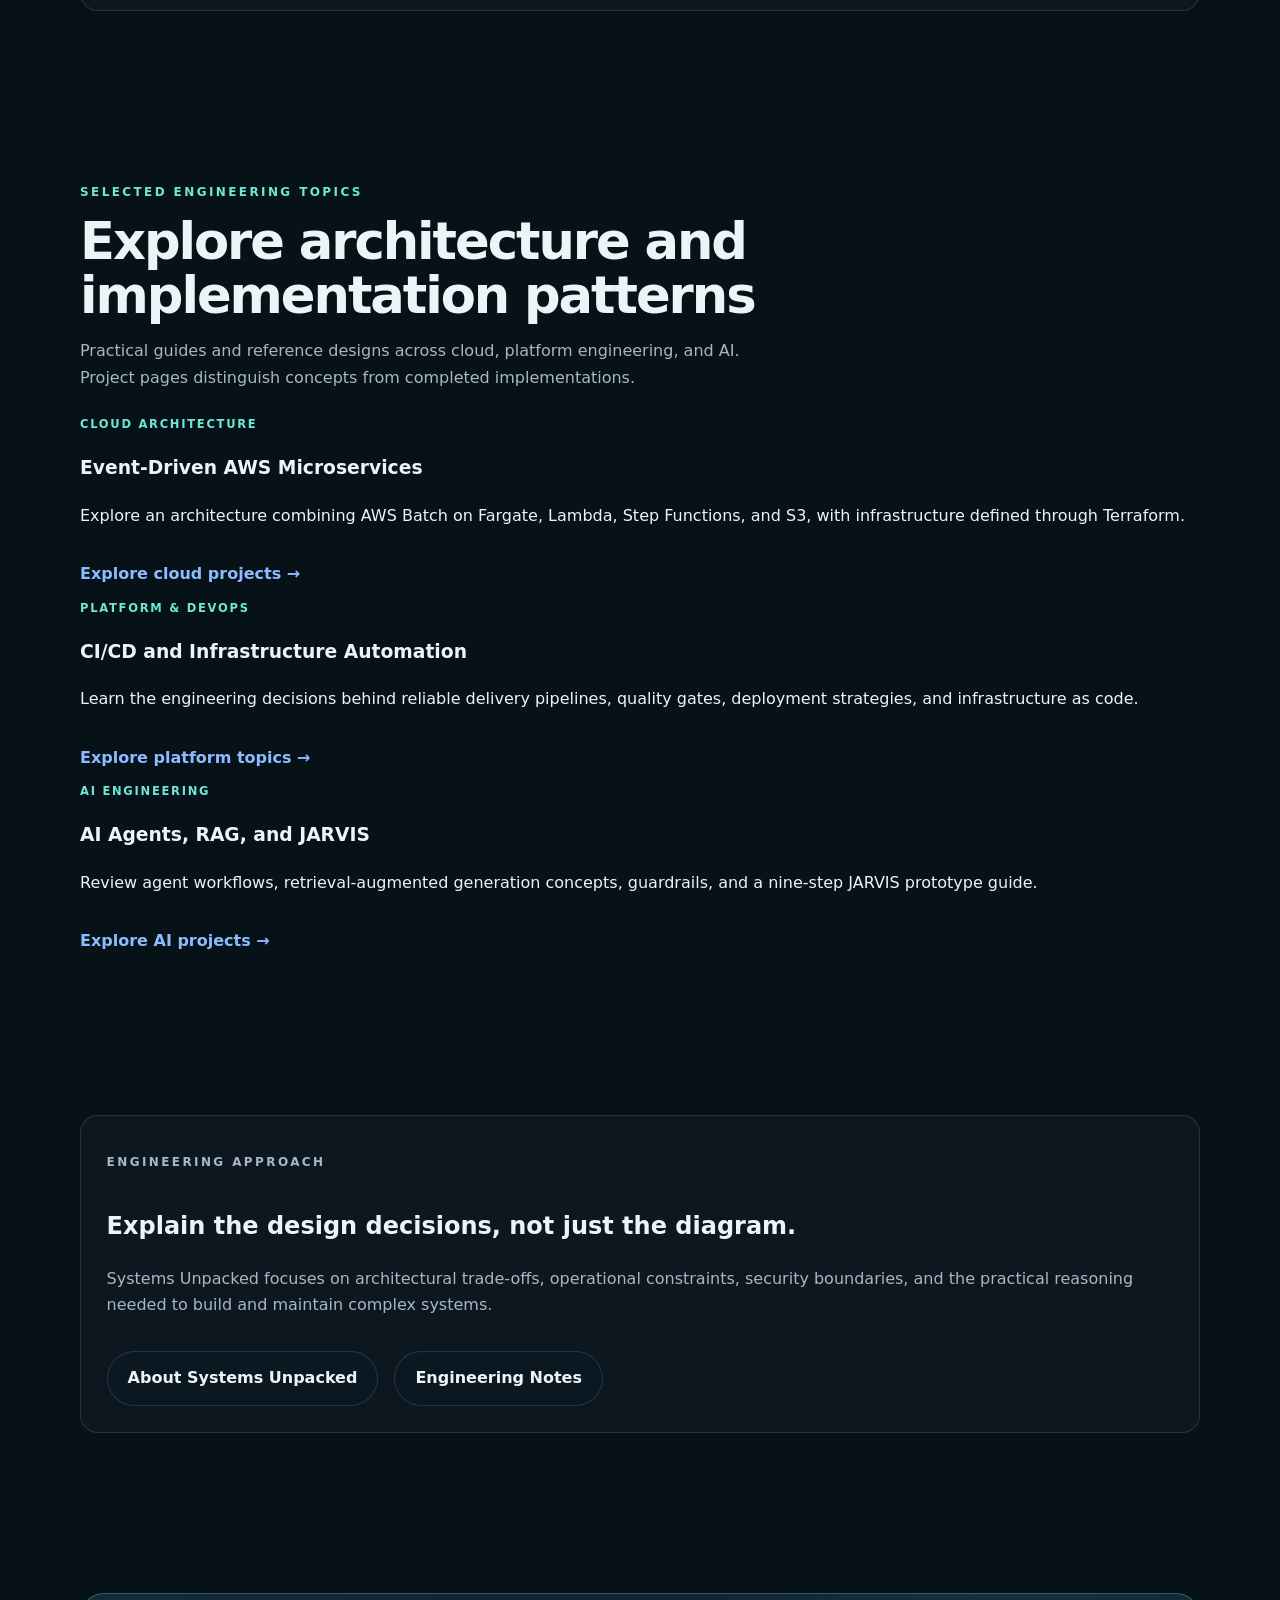
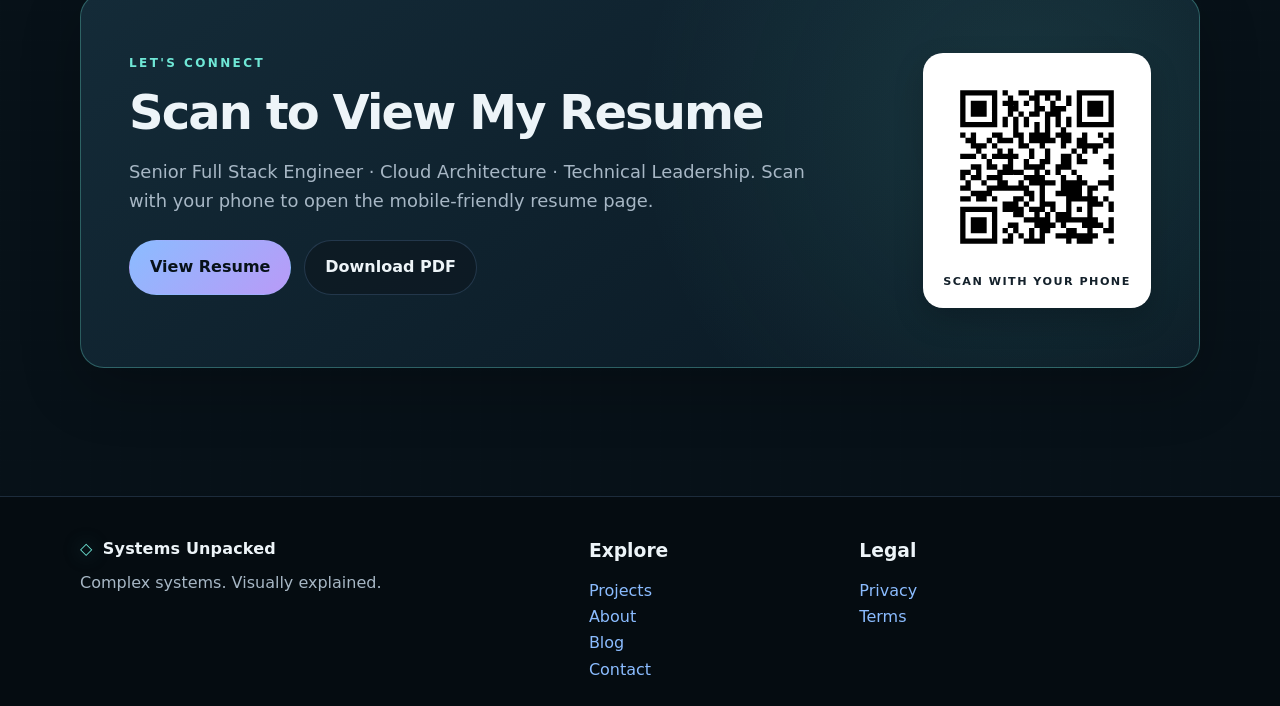
==== commit df221eb6: "Improve professional positioning on index.html" ====
--- a/index.html
+++ b/index.html
@@ -29,7 +29,7 @@
   <article class="feature-card"><p class="feature-kicker">03 · VISUALS</p><h2>Built to be understood</h2><p>Diagrams, comparisons, flows, and concise narration turn complex engineering behavior into clear explanations.</p></article>
 </div></section>
 
-<section class="section container" id="featured-work" aria-labelledby="featured-work-heading">
+<section class="section container" aria-labelledby="expertise-heading"><div class="content-panel"><p class="eyebrow">PROFESSIONAL FOCUS</p><h2 id="expertise-heading">Architecture, implementation, and operational reliability</h2><p>Core engineering areas include AWS cloud architecture, Kubernetes, Terraform, Java and Spring Boot, CI/CD automation, platform engineering, and AI-assisted systems. Explore project material for the implementation status and supporting evidence behind each example.</p><p><a href="/about/">Read the professional profile</a> · <a href="/resume/">View resume</a></p></div></section><section class="section container" id="featured-work" aria-labelledby="featured-work-heading">
   <div class="section-header"><p class="eyebrow">SELECTED ENGINEERING TOPICS</p><h2 id="featured-work-heading">Explore architecture and implementation patterns</h2><p>Practical guides and reference designs across cloud, platform engineering, and AI. Project pages distinguish concepts from completed implementations.</p></div>
   <div class="projects-grid">
     <article class="project-card"><p class="feature-kicker">CLOUD ARCHITECTURE</p><h3>Event-Driven AWS Microservices</h3><p>Explore an architecture combining AWS Batch on Fargate, Lambda, Step Functions, and S3, with infrastructure defined through Terraform.</p><a href="/projects/">Explore cloud projects →</a></article>
--- a/assets/styles.css
+++ b/assets/styles.css
@@ -106,3 +106,6 @@
 .knowledge-grid pre{max-width:100%;overflow-x:auto;padding:1rem;border:1px solid var(--line);border-radius:10px;line-height:1.55;font-size:.83rem}
 .knowledge-grid code{overflow-wrap:anywhere}
 @media(max-width:800px){.knowledge-grid{grid-template-columns:1fr}}
+
+/* Modernization: shared responsive navigation */
+.mobile-navigation{display:none;position:relative}.mobile-navigation summary{cursor:pointer;color:var(--text);padding:.65rem 1rem;border:1px solid var(--line);border-radius:.7rem;list-style:none}.mobile-navigation summary::-webkit-details-marker{display:none}.mobile-navigation summary:focus-visible,.mobile-nav-links a:focus-visible{outline:3px solid var(--mint);outline-offset:3px}.mobile-nav-links{position:absolute;right:0;top:calc(100% + .5rem);width:min(290px,calc(100vw - 2rem));padding:.65rem;background:#0d1922;border:1px solid var(--line);border-radius:12px;box-shadow:0 12px 30px rgba(0,0,0,.4);display:flex;flex-direction:column;z-index:30}.mobile-nav-links a{display:block;padding:.55rem .8rem;border-radius:8px}.mobile-nav-links a[aria-current="page"]{color:var(--mint);font-weight:800}.nav-links a[aria-current="page"]{color:var(--text);font-weight:800}@media(max-width:950px){.nav .nav-links{display:none}.mobile-navigation{display:block}}
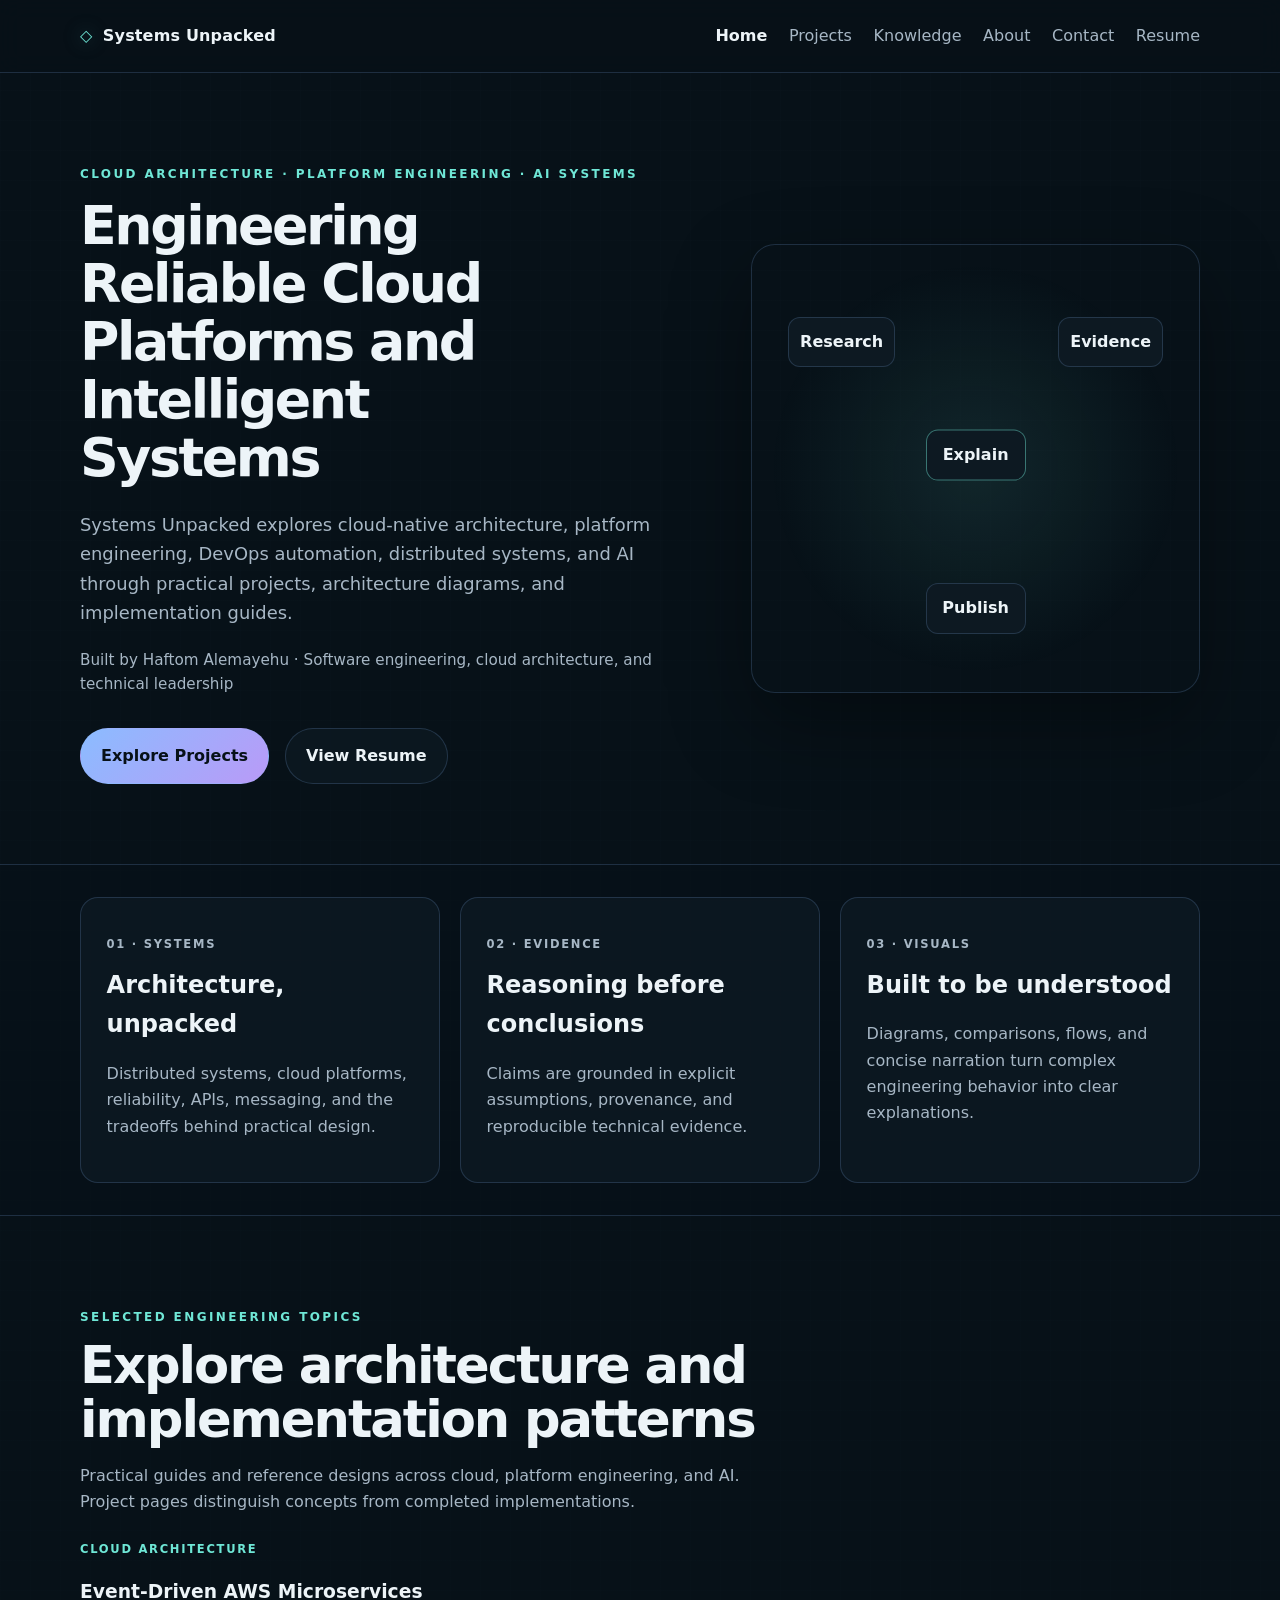
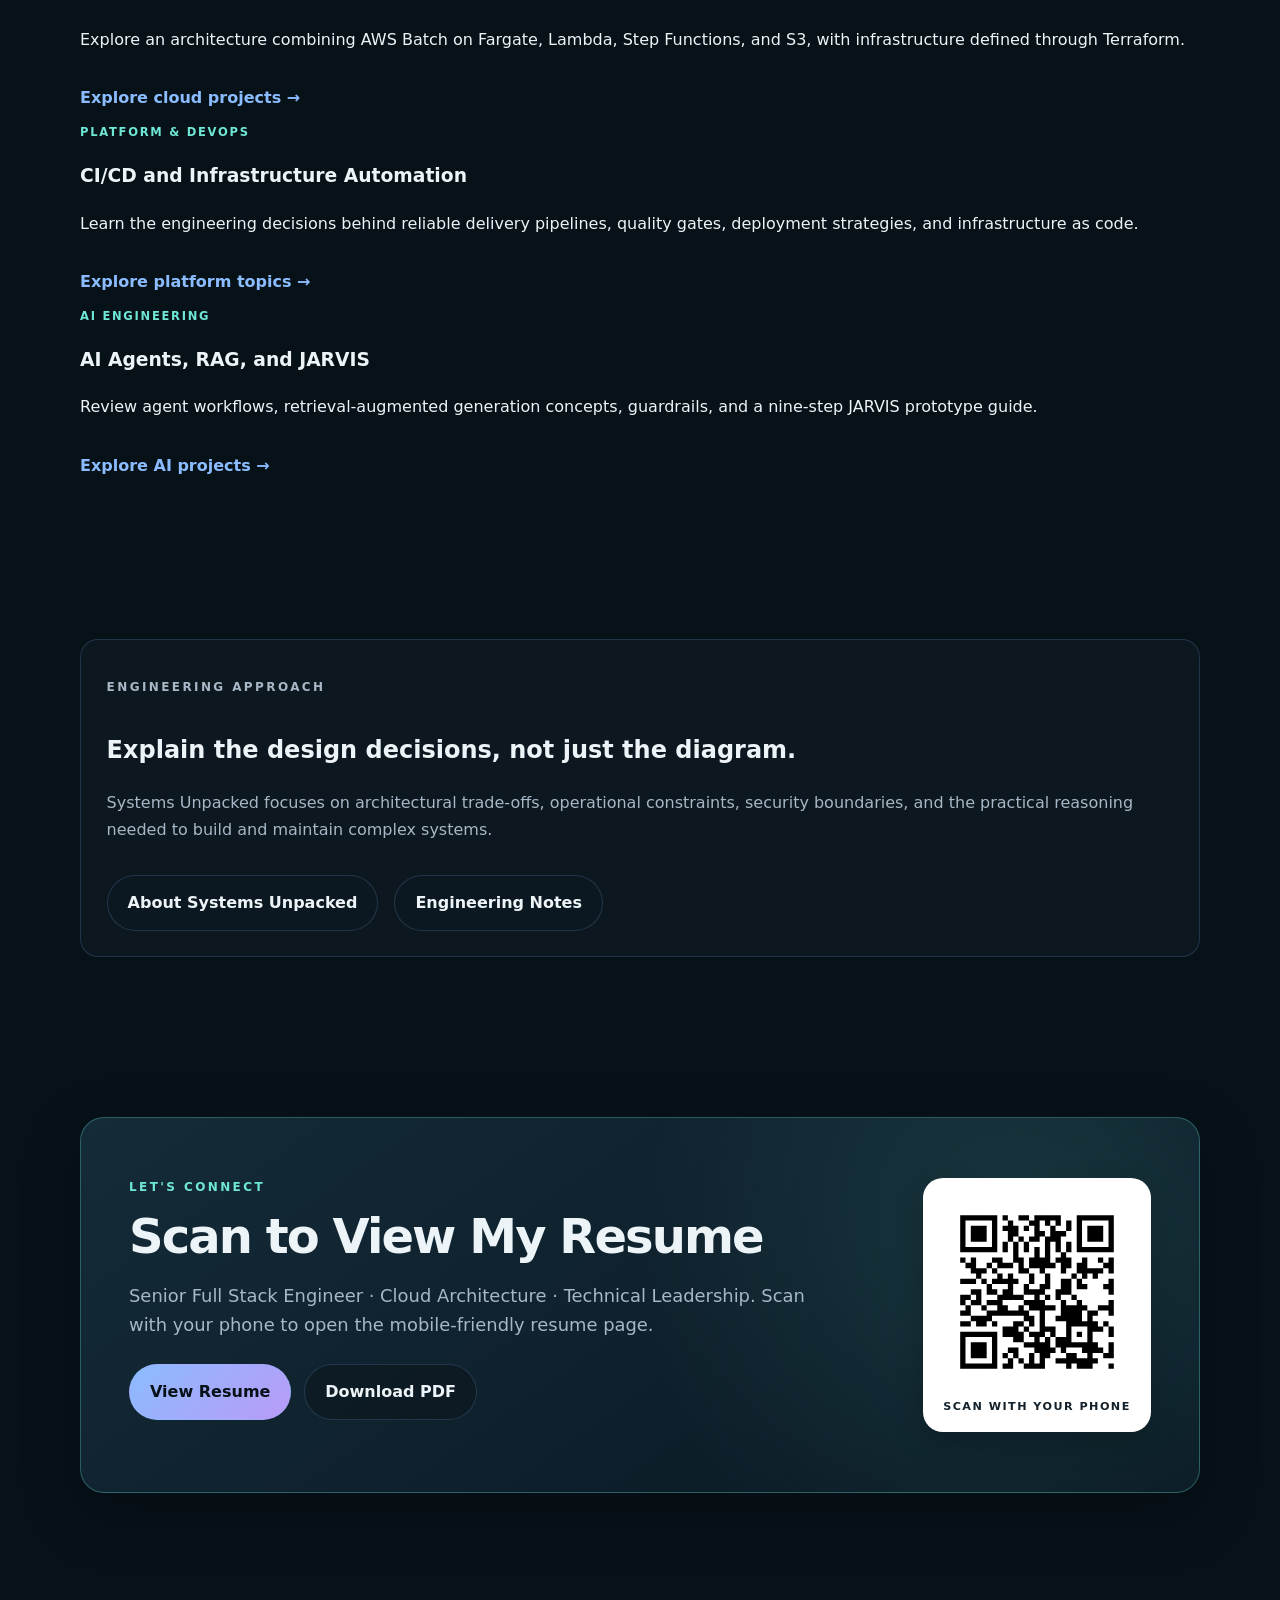
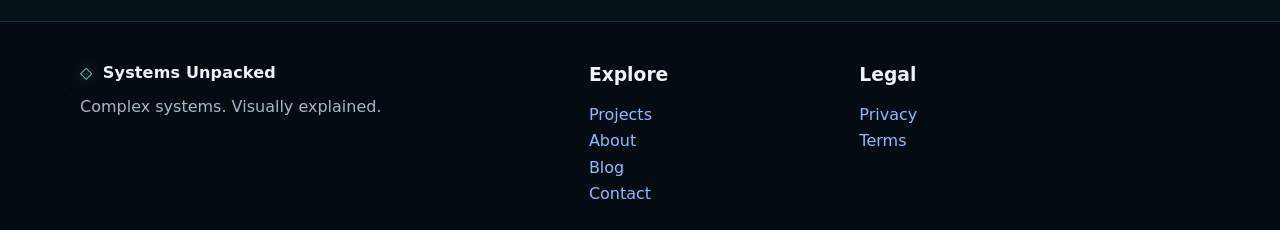
==== commit 3498b3b6: "Merge pull request #16 from haftomalemayehu/modernize/01-navigation Modernization 1/5: consistent na" ====
--- a/index.html
+++ b/index.html
@@ -29,7 +29,7 @@
   <article class="feature-card"><p class="feature-kicker">03 · VISUALS</p><h2>Built to be understood</h2><p>Diagrams, comparisons, flows, and concise narration turn complex engineering behavior into clear explanations.</p></article>
 </div></section>
 
-<section class="section container" aria-labelledby="expertise-heading"><div class="content-panel"><p class="eyebrow">PROFESSIONAL FOCUS</p><h2 id="expertise-heading">Architecture, implementation, and operational reliability</h2><p>Core engineering areas include AWS cloud architecture, Kubernetes, Terraform, Java and Spring Boot, CI/CD automation, platform engineering, and AI-assisted systems. Explore project material for the implementation status and supporting evidence behind each example.</p><p><a href="/about/">Read the professional profile</a> · <a href="/resume/">View resume</a></p></div></section><section class="section container" id="featured-work" aria-labelledby="featured-work-heading">
+<section class="section container" id="featured-work" aria-labelledby="featured-work-heading">
   <div class="section-header"><p class="eyebrow">SELECTED ENGINEERING TOPICS</p><h2 id="featured-work-heading">Explore architecture and implementation patterns</h2><p>Practical guides and reference designs across cloud, platform engineering, and AI. Project pages distinguish concepts from completed implementations.</p></div>
   <div class="projects-grid">
     <article class="project-card"><p class="feature-kicker">CLOUD ARCHITECTURE</p><h3>Event-Driven AWS Microservices</h3><p>Explore an architecture combining AWS Batch on Fargate, Lambda, Step Functions, and S3, with infrastructure defined through Terraform.</p><a href="/projects/">Explore cloud projects →</a></article>
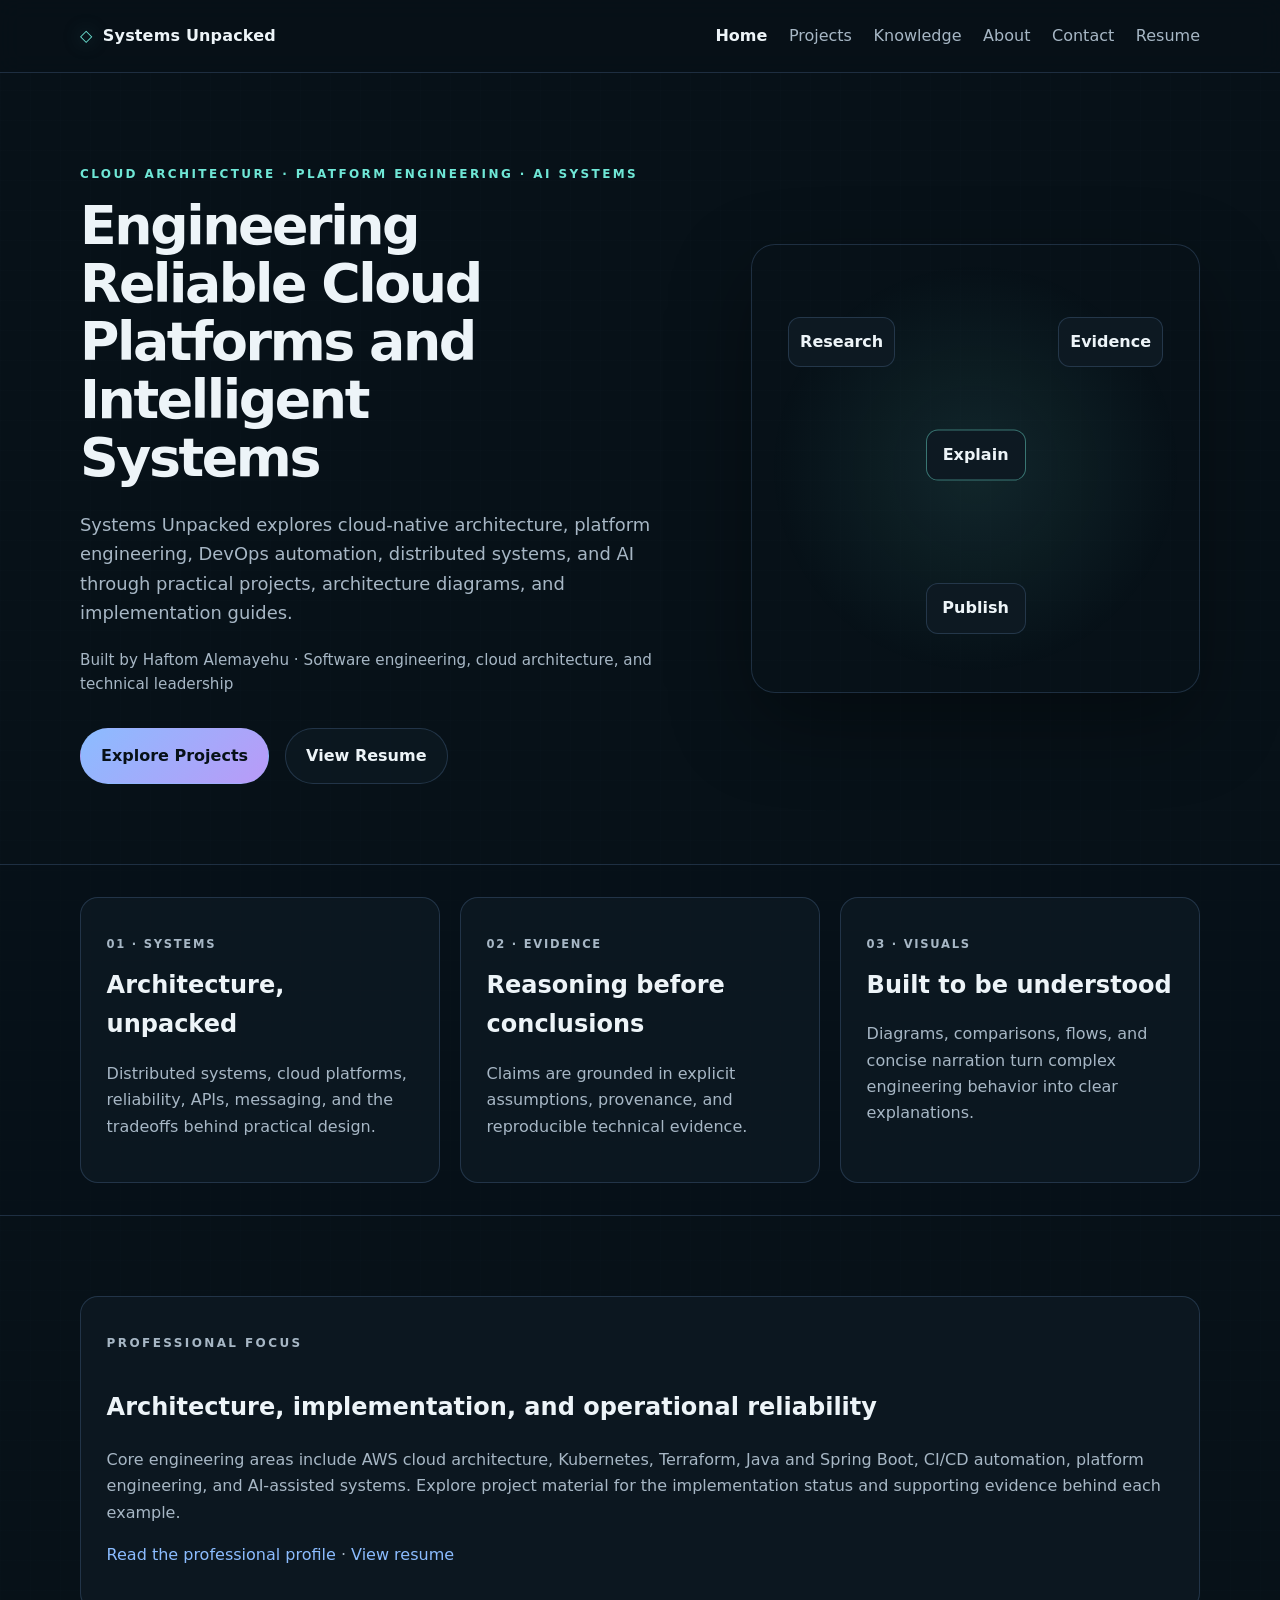
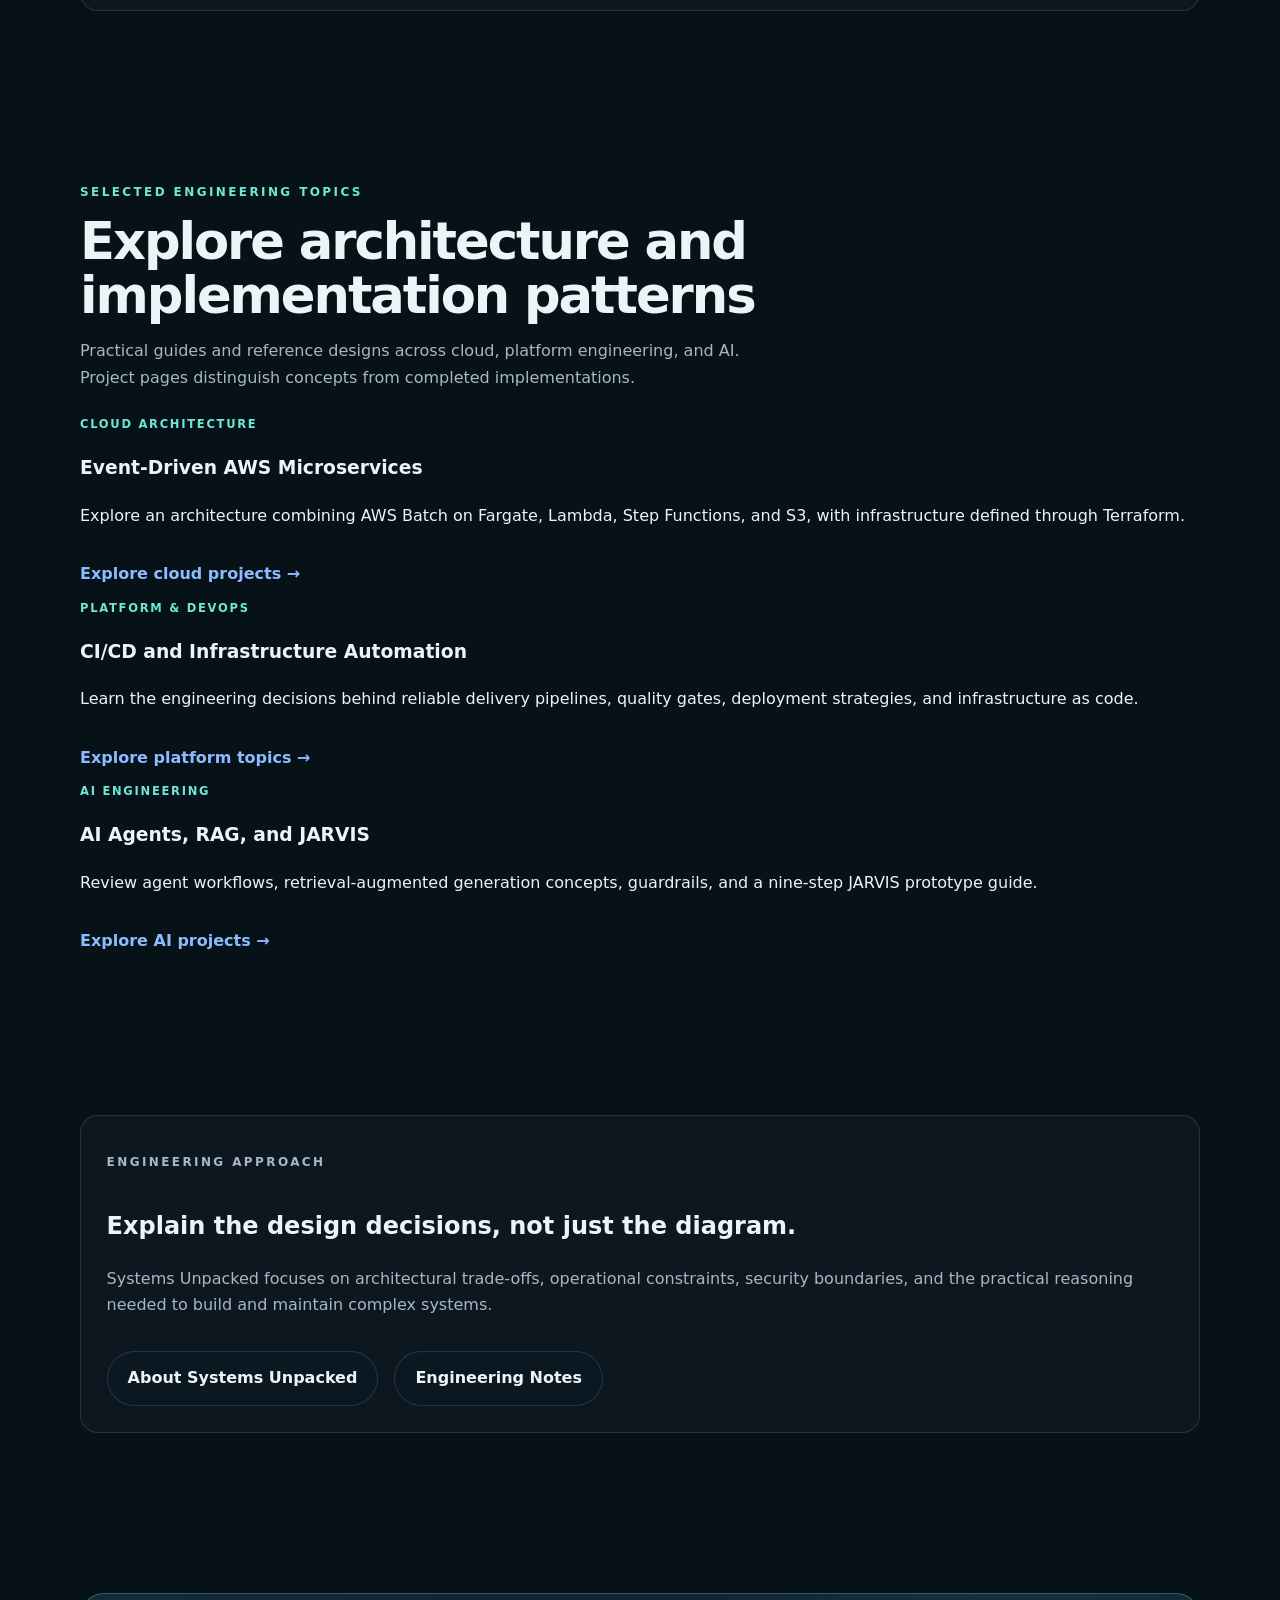
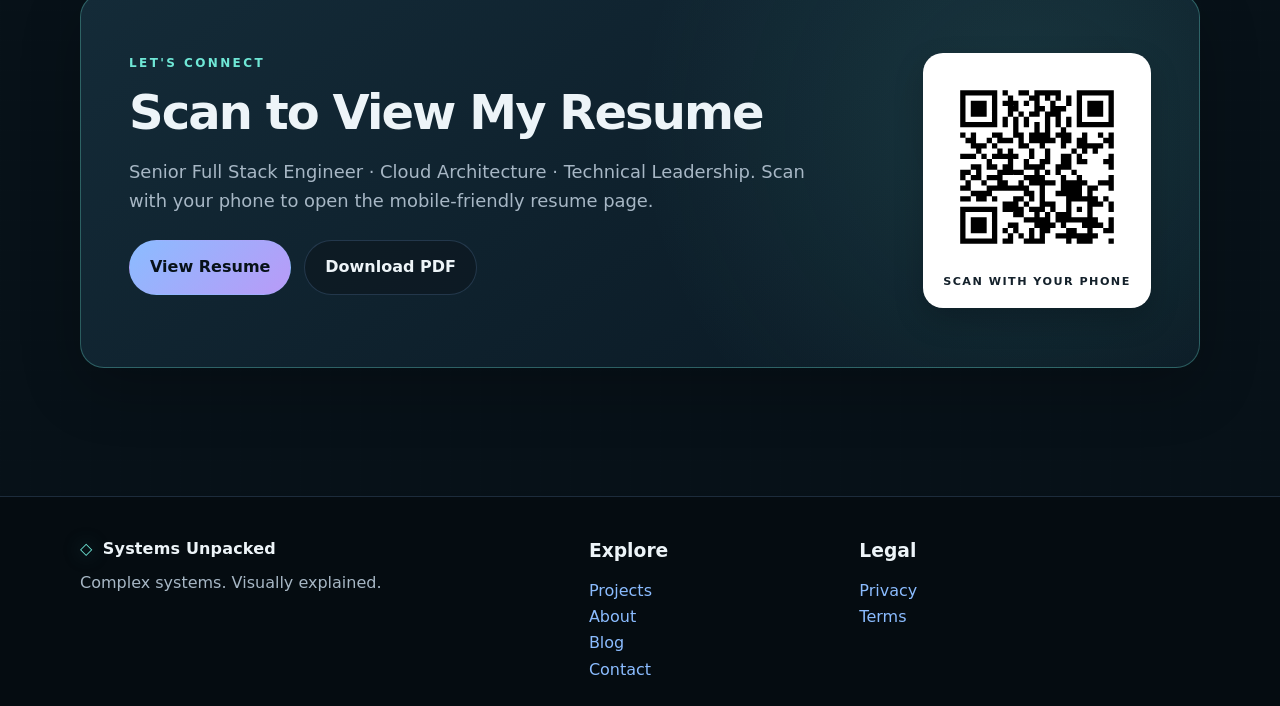
==== commit 229d65a3: "Merge pull request #17 from haftomalemayehu/modernize/02-professional-profile Modernization 2/5: str" ====
--- a/index.html
+++ b/index.html
@@ -29,7 +29,7 @@
   <article class="feature-card"><p class="feature-kicker">03 · VISUALS</p><h2>Built to be understood</h2><p>Diagrams, comparisons, flows, and concise narration turn complex engineering behavior into clear explanations.</p></article>
 </div></section>
 
-<section class="section container" id="featured-work" aria-labelledby="featured-work-heading">
+<section class="section container" aria-labelledby="expertise-heading"><div class="content-panel"><p class="eyebrow">PROFESSIONAL FOCUS</p><h2 id="expertise-heading">Architecture, implementation, and operational reliability</h2><p>Core engineering areas include AWS cloud architecture, Kubernetes, Terraform, Java and Spring Boot, CI/CD automation, platform engineering, and AI-assisted systems. Explore project material for the implementation status and supporting evidence behind each example.</p><p><a href="/about/">Read the professional profile</a> · <a href="/resume/">View resume</a></p></div></section><section class="section container" id="featured-work" aria-labelledby="featured-work-heading">
   <div class="section-header"><p class="eyebrow">SELECTED ENGINEERING TOPICS</p><h2 id="featured-work-heading">Explore architecture and implementation patterns</h2><p>Practical guides and reference designs across cloud, platform engineering, and AI. Project pages distinguish concepts from completed implementations.</p></div>
   <div class="projects-grid">
     <article class="project-card"><p class="feature-kicker">CLOUD ARCHITECTURE</p><h3>Event-Driven AWS Microservices</h3><p>Explore an architecture combining AWS Batch on Fargate, Lambda, Step Functions, and S3, with infrastructure defined through Terraform.</p><a href="/projects/">Explore cloud projects →</a></article>
